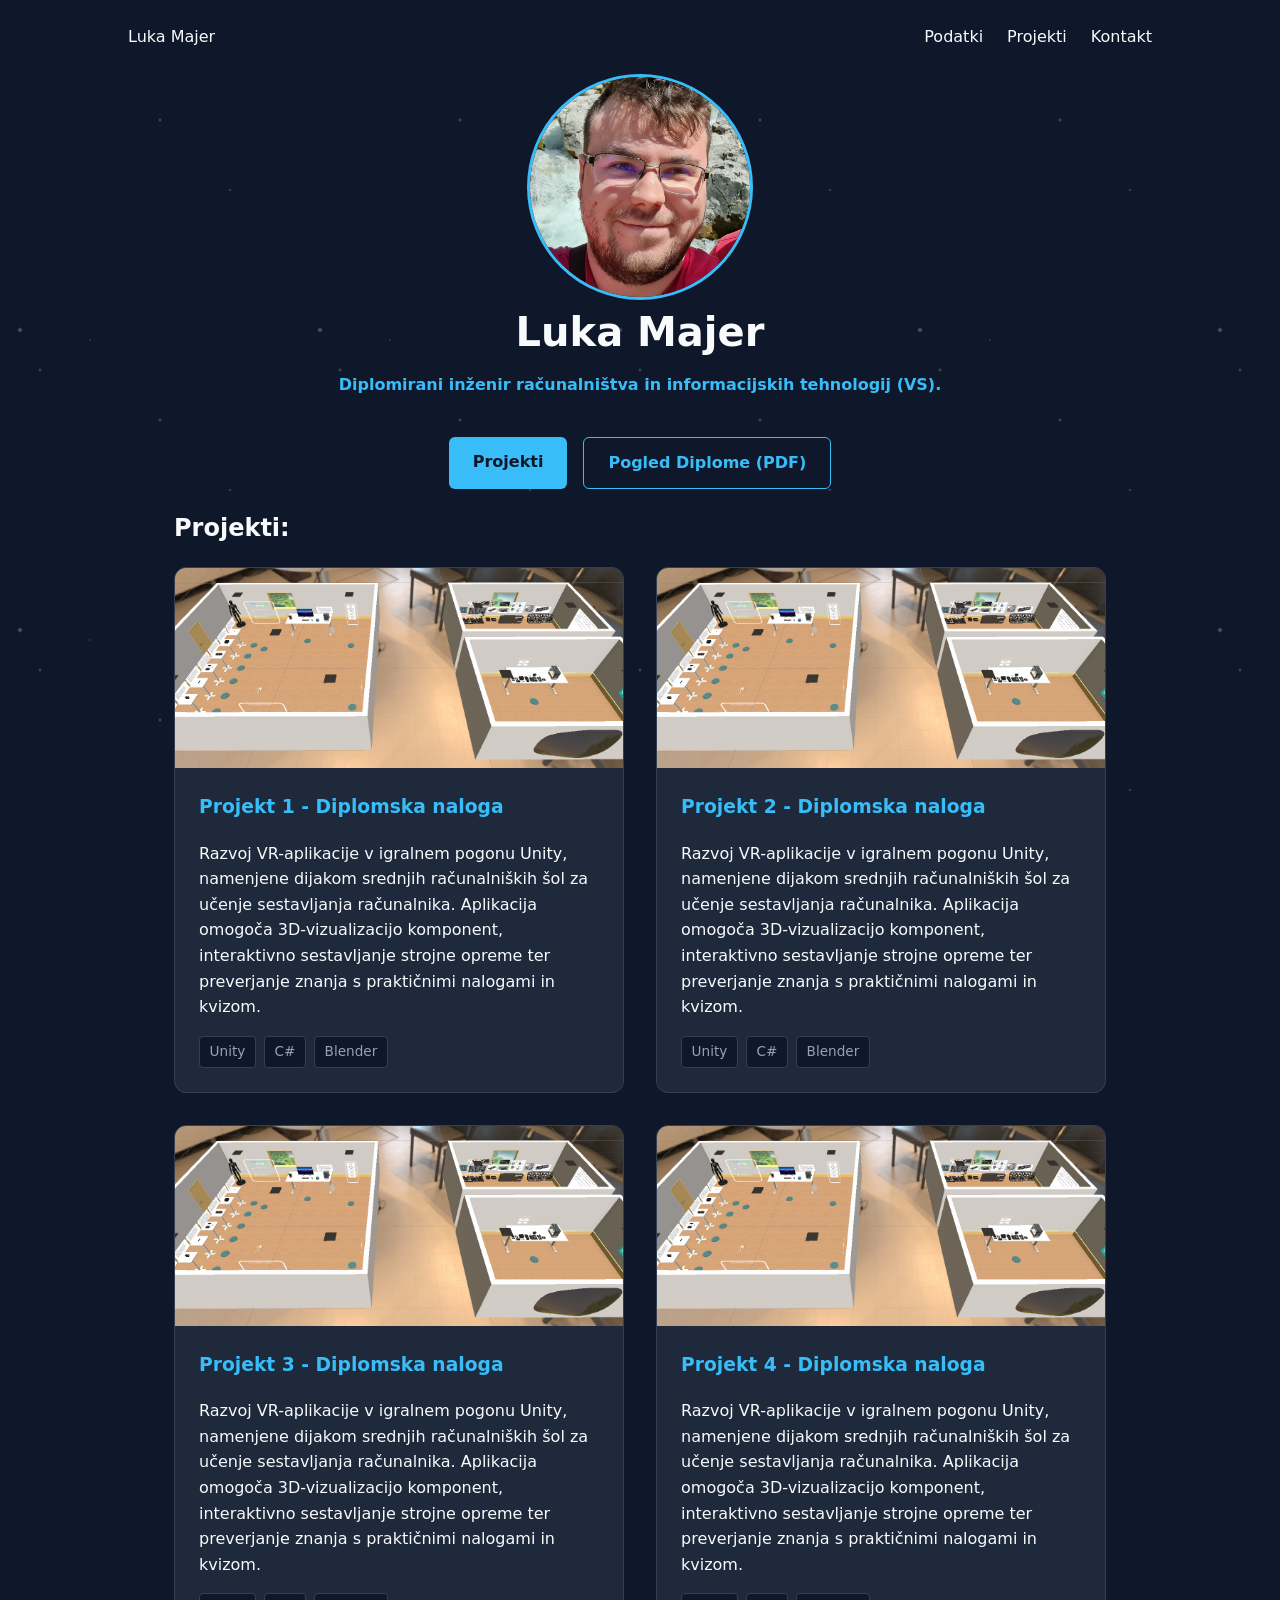
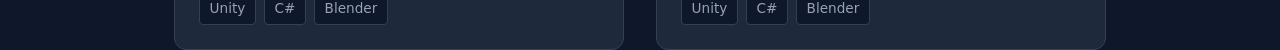
==== index.html @ db84b2c9 "Initial commit" ====
<!DOCTYPE html>
<html lang="en">
<head>
    <meta charset="UTF-8">
    <meta name="viewport" content="width=device-width", initial-scale="1.0">
    <title>Portfolio</title>
    <link rel="stylesheet" href="assets/css/style.css">
</head>
<body>
    <header class ="navbar">
        <div class="logo">Luka Majer</div>
        <nav>
            <ul>
                <li><a href="#about">Podatki</a></li>
                <li><a href="#projects">Projekti</a></li>
                <li><a href="#contact">Kontakt</a></li>   
            </ul>
        </nav>
    </header>

    <main>
        <section id="hero" calss="hero-section">

            <div class="hero-image-container">
                <img src="assets/images/profilePicture.png" alt="Profile Picture" class="profile-img">
            </div>

            <div class="hero-content">
                <h1>Luka Majer</h1>
                <p class="subtitle">Diplomirani inženir računalništva in informacijskih tehnologij (VS).</p>
                
                <div class="hero-actions">
                    <a href="#projects" class="btn btn-primary">Projekti</a>
                    <a href="assets/docs/Potrdilo o diplomiranju Luka Majer.pdf" target="_blank" rel="noopener" class="btn btn-secondary">Pogled Diplome (PDF)</a>
                </div>
            </div>

            <section id="projects" clas="projects-section">
                <div class="projects-contrainer">

                    <h2 class="projects-grid">Projekti:</h2>
                    
                    <div class="projects-grid">
                        <article class="project-card">
                            <img src="assets/images/projects/unityScene.png" alt="Projekt 1" class="card-image">
                            <div class="card-content">
                                <h3>Projekt 1 - Diplomska naloga</h3>
                                <p>Razvoj VR-aplikacije v igralnem pogonu Unity, namenjene dijakom srednjih računalniških šol za učenje sestavljanja računalnika. Aplikacija omogoča 3D-vizualizacijo komponent, interaktivno sestavljanje strojne opreme ter preverjanje znanja s praktičnimi nalogami in kvizom.</p>
                                <div class="card-tags">
                                <span>Unity</span>
                                <span>C#</span>
                                <span>Blender</span>
                                </div>
                            </div>
                        </article>

                        <article class="project-card">
                            <img src="assets/images/projects/unityScene.png" alt="Projekt 1" class="card-image">
                            <div class="card-content">
                                <h3>Projekt 2 - Diplomska naloga</h3>
                                <p>Razvoj VR-aplikacije v igralnem pogonu Unity, namenjene dijakom srednjih računalniških šol za učenje sestavljanja računalnika. Aplikacija omogoča 3D-vizualizacijo komponent, interaktivno sestavljanje strojne opreme ter preverjanje znanja s praktičnimi nalogami in kvizom.</p>
                                <div class="card-tags">
                                <span>Unity</span>
                                <span>C#</span>
                                <span>Blender</span>
                                </div>
                            </div>
                        </article>

                        <article class="project-card">
                            <img src="assets/images/projects/unityScene.png" alt="Projekt 1" class="card-image">
                            <div class="card-content">
                                <h3>Projekt 3 - Diplomska naloga</h3>
                                <p>Razvoj VR-aplikacije v igralnem pogonu Unity, namenjene dijakom srednjih računalniških šol za učenje sestavljanja računalnika. Aplikacija omogoča 3D-vizualizacijo komponent, interaktivno sestavljanje strojne opreme ter preverjanje znanja s praktičnimi nalogami in kvizom.</p>
                                <div class="card-tags">
                                <span>Unity</span>
                                <span>C#</span>
                                <span>Blender</span>
                                </div>
                            </div>
                        </article>

                        <article class="project-card">
                            <img src="assets/images/projects/unityScene.png" alt="Projekt 1" class="card-image">
                            <div class="card-content">
                                <h3>Projekt 4 - Diplomska naloga</h3>
                                <p>Razvoj VR-aplikacije v igralnem pogonu Unity, namenjene dijakom srednjih računalniških šol za učenje sestavljanja računalnika. Aplikacija omogoča 3D-vizualizacijo komponent, interaktivno sestavljanje strojne opreme ter preverjanje znanja s praktičnimi nalogami in kvizom.</p>
                                <div class="card-tags">
                                <span>Unity</span>
                                <span>C#</span>
                                <span>Blender</span>
                                </div>
                            </div>
                        </article>
                </div>

            </div>
            </section>

        </section>
    </main>

    <script src="assets/js/main.js"></script>
</body>
</html>
---- assets/css/style.css ----
:root {
    --bg-color: #0f172a;
    --text-color: #f8fafc;
    --accent-color: #38bdf8;
    --card-bg: #1e293b;
  }
  
  body {
    font-family: system-ui, sans-serif;
    background-color: var(--bg-color);
    color: var(--text-color);
    margin: 0;
    padding: 0;
    line-height: 1.6;
  }
  
  .navbar {
    position: sticky;
    top: 0;
    z-index: 1000;
    background-color: var(--bg-color, #0f172a);
    display: flex;
    justify-content: space-between;
    align-items: center;
    padding: 1.5rem 10%;
  }
  
  .navbar ul {
    display: flex;
    list-style: none;
    gap: 1.5rem;
    margin: 0;
    padding: 0;
  }
  
  .navbar a {
    color: var(--text-color);
    text-decoration: none;
  }
  
  .hero-section {
    display: flex;
    flex-direction: column;
    align-items: center;
    justify-content: center;
    text-align: center;
    padding: 4rem 10%;
    min-height: 70vh;
  }
  
  .profile-img {
    width: 220px;
    height: 220px;
    border-radius: 50%;
    object-fit: cover;
    border: 3px solid var(--accent-color);
    display: flex;
    justify-content: center;
    display: block;
    margin: 0 auto;
  }
  
  .hero-content h1 {
    font-size: 2.5rem;
    margin: 0;
  }

  .hero-content {
    display: flex;
    flex-direction: column;
    align-items: center;
    text-align: center;
    width: 100%;
  }
  
  .subtitle {
    color: var(--accent-color);
    font-weight: 600;
    margin-top: 0.5rem;
  }
  
  .hero-actions {
    display: flex;
    justify-content: center;
    gap: 1rem;
    margin-top: 1.5rem;
  }
  
  .btn {
    padding: 0.75rem 1.5rem;
    border-radius: 6px;
    text-decoration: none;
    font-weight: bold;
  }
  
  .btn-primary {
    background-color: var(--accent-color);
    color: #0f172a;
  }
  
  .btn-secondary {
    border: 1px solid var(--accent-color);
    color: var(--accent-color);
  }
  
  .projects-section {
    padding: 4rem 2rem;
    max-width: 1100px;
    margin: 0 auto;
  }
  
  .projects-section h2 {
    text-align: center;
    margin-bottom: 2.5rem;
  }
  
  .projects-grid {
    display: grid;
    grid-template-columns: repeat(2, minmax(280px, 450px)); /* Limits card width */
    justify-content: center; /* Centers cards horizontally */
    gap: 2rem;
  }
  
  .project-card {
    display: flex;
    flex-direction: column;
    background-color: #1e293b;
    border-radius: 12px;
    overflow: hidden; /* Clips image corners to match card border-radius */
    border: 1px solid #334155;
  }

.projects-container {
    max-width: 932px;
    margin: 0 auto;
    padding: 0 1rem;
  }
  
  .section-title {
    text-align: left;
    margin-bottom: 1.5rem;
  }
  
  .project-card:hover {
    transform: translateY(-5px);
    box-shadow: 0 10px 20px rgba(0, 0, 0, 0.3);
  }
  
  .card-image {
    width: 100%;
    height: 200px;
    object-fit: cover;
    display: block;
  }
  
  .card-content {
    padding: 1.5rem;
  }
  
  .card-content h3 {
    margin-top: 0;
    color: var(--accent-color, #38bdf8);
  }
  
  .card-tags {
    display: flex;
    gap: 0.5rem;
    flex-wrap: wrap;
    margin-top: 1rem;
  }
  
  .card-tags span {
    background-color: #0f172a;
    color: #94a3b8;
    font-size: 0.85rem;
    padding: 0.25rem 0.6rem;
    border-radius: 4px;
    border: 1px solid #334155;
  }

body {
    position: relative;
    overflow-x: hidden;
  }
  
  body::before {
    content: "";
    position: fixed;
    top: 0;
    left: 0;
    width: 100vw;
    height: 100vh;
    z-index: -1;
    pointer-events: none;
    background-image: 
      radial-gradient(3px 3px at 20px 30px, #ffffff, rgba(0,0,0,0)),
      radial-gradient(2px 2px at 40px 70px, rgba(255,255,255,0.8), rgba(0,0,0,0)),
      radial-gradient(1px 1px at 90px 40px, #ffffff, rgba(0,0,0,0)),
      radial-gradient(2px 2px at 160px 120px, rgba(255,255,255,0.9), rgba(0,0,0,0)),
      radial-gradient(1.5px 1.5px at 230px 190px, #ffffff, rgba(0,0,0,0));
    background-repeat: repeat;
    background-size: 300px 300px;
    opacity: 0.35;
    animation: floatStars 15s linear infinite;
  }

  @keyframes floatStars {
    from {
      transform: translateY(0);
    }
    to {
      transform: translateY(-300px);
    }
  }
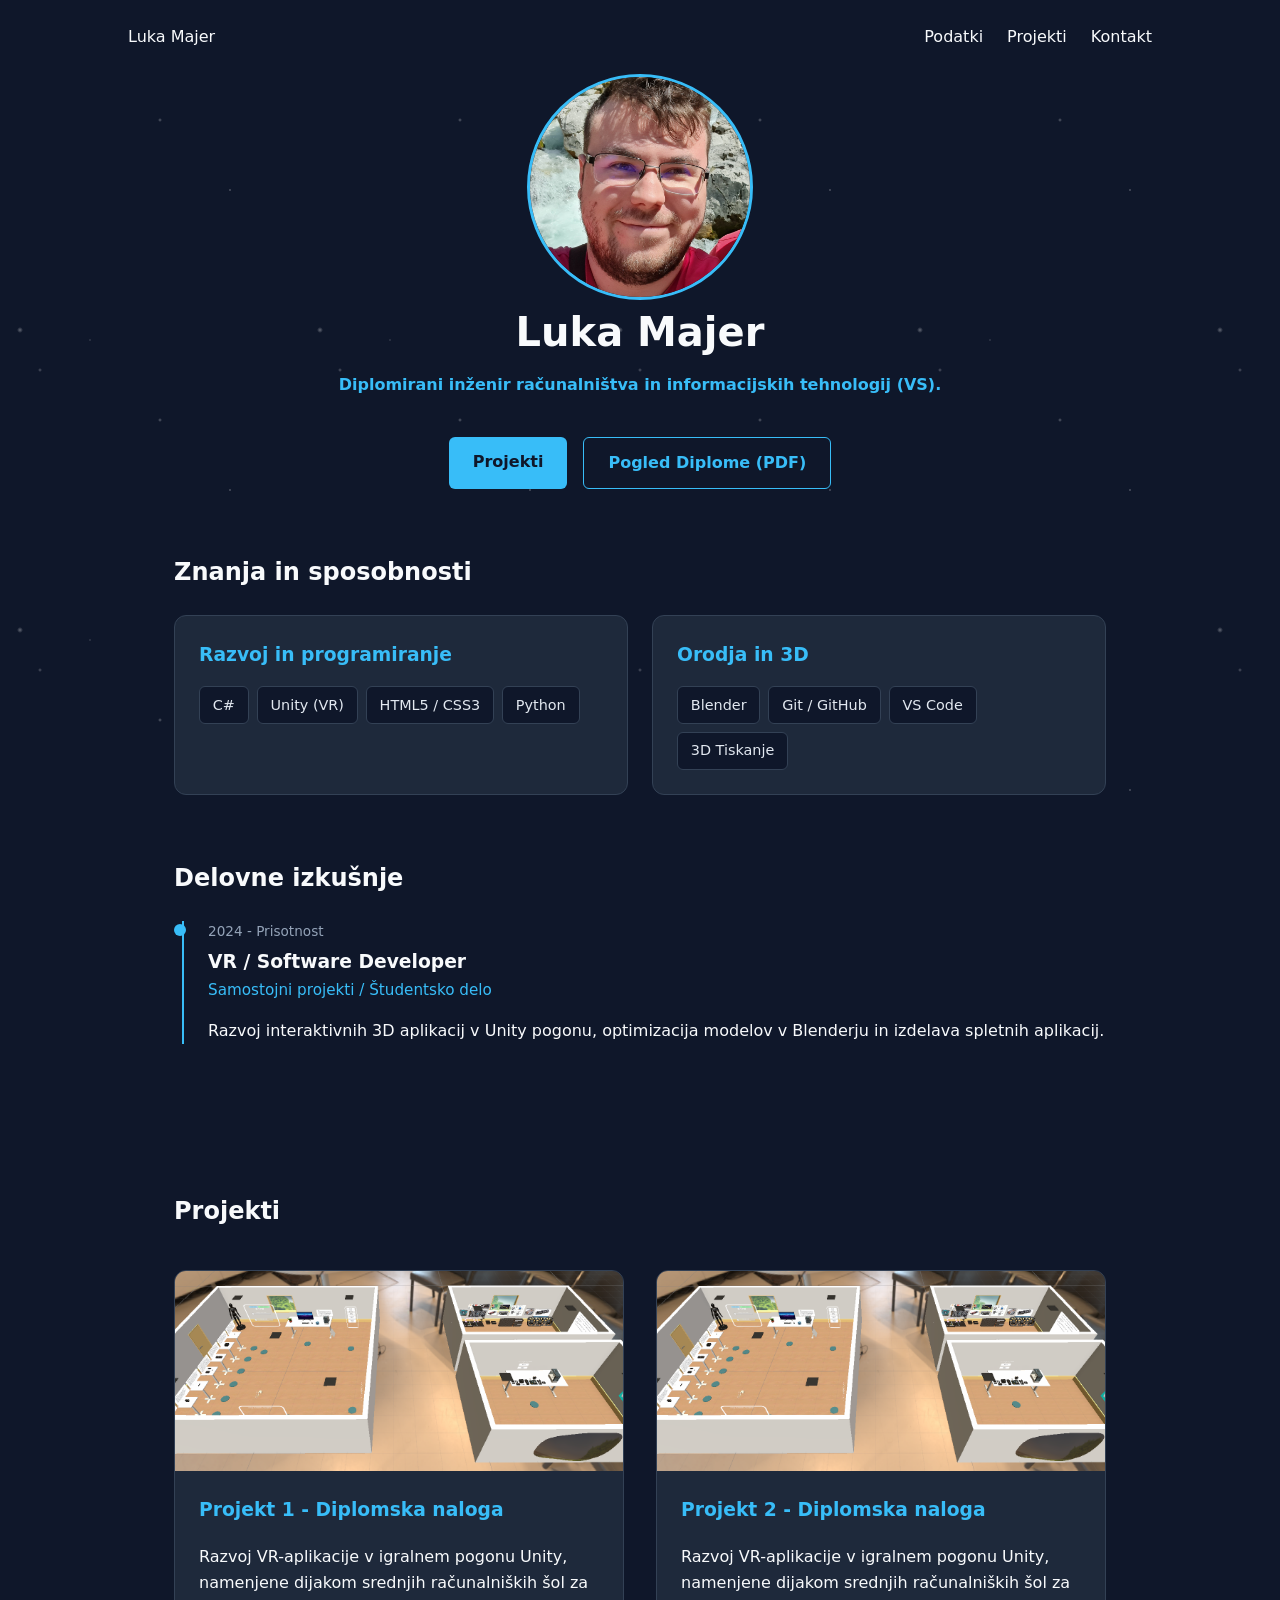
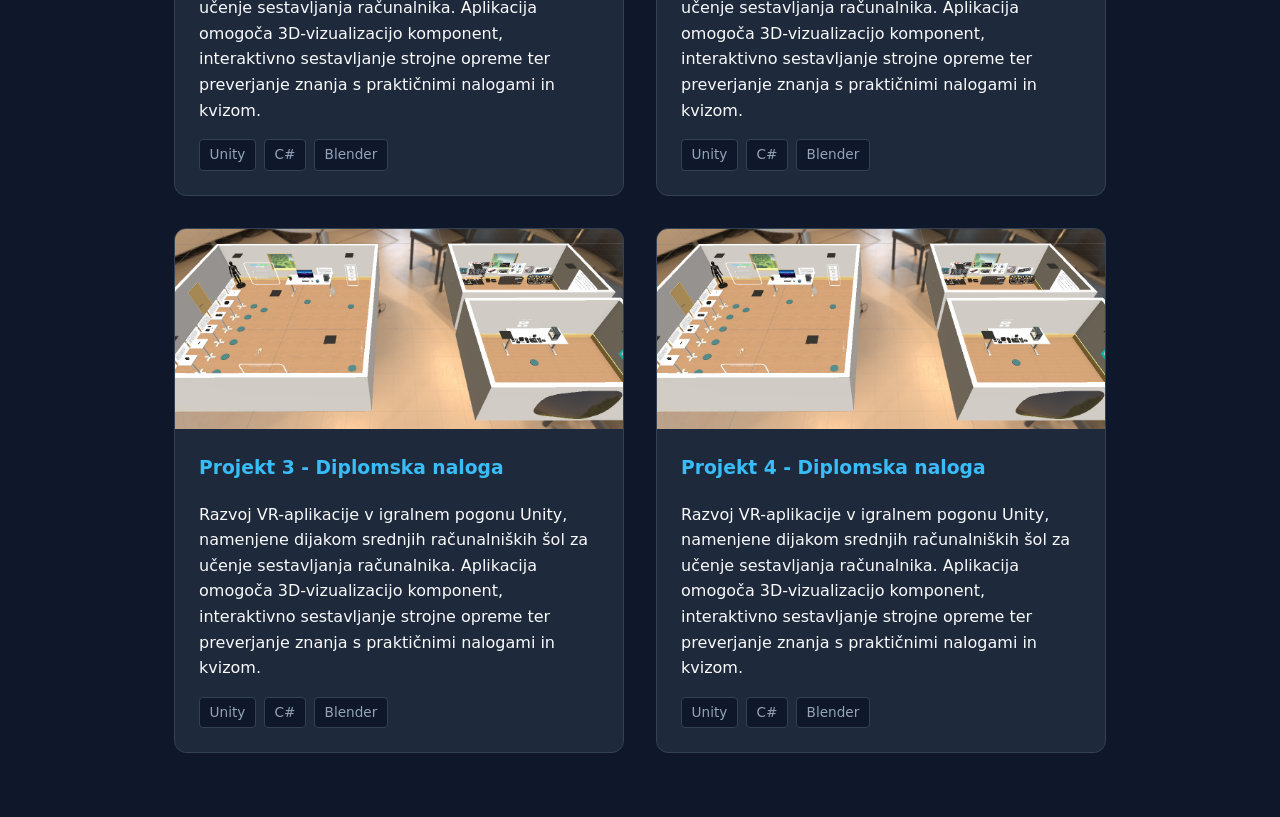
==== commit 20c4d293: "New sections Added section 'Znanja in sposobnosti' and 'Delovne izkušnje'." ====
--- a/index.html
+++ b/index.html
@@ -35,12 +35,54 @@
                 </div>
             </div>
 
-            <section id="projects" clas="projects-section">
+        <section id="skills" class="section-container">
+            <h2 class="section-title">Znanja in sposobnosti</h2>
+            <div class="skills-grid">
+
+                <div class="skill-category">
+                    <h3>Razvoj in programiranje</h3>
+                    <div class="tag-cloud">
+                        <span>C#</span>
+                        <span>Unity (VR)</span>
+                        <span>HTML5 / CSS3</span>
+                        <span>Python</span>
+                    </div>
+                </div>
+
+                <div class="skill-category">
+                    <h3>Orodja in 3D</h3>
+                    <div class="tag-cloud">
+                        <span>Blender</span>
+                        <span>Git / GitHub</span>
+                        <span>VS Code</span>
+                        <span>3D Tiskanje</span>
+                    </div>
+                </div>
+
+            </div>
+        </section>
+
+        <section id="experience" class="section-container">
+            <h2 class="section-title">Delovne izkušnje</h2>
+            <div class="timeline">
+                <div class="timeline-item">
+                <div class="timeline-date">2024 - Prisotnost</div>
+                    <div class="timeline-content">
+                        <h3>VR / Software Developer</h3>
+                        <span class="company">Samostojni projekti / Študentsko delo</span>
+                        <p>Razvoj interaktivnih 3D aplikacij v Unity pogonu, optimizacija modelov v Blenderju in izdelava spletnih aplikacij.</p>
+                    </div>
+                </div>
+            </div>
+        </section>
+
+            <section id="projects" class="projects-section">
                 <div class="projects-contrainer">
 
-                    <h2 class="projects-grid">Projekti:</h2>
+                    <h2 class="projects-grid">Projekti</h2>
                     
                     <div class="projects-grid">
+                        
                         <article class="project-card">
                             <img src="assets/images/projects/unityScene.png" alt="Projekt 1" class="card-image">
                             <div class="card-content">
@@ -98,6 +140,7 @@
             </section>
 
         </section>
+
     </main>
 
     <script src="assets/js/main.js"></script>
--- a/assets/css/style.css
+++ b/assets/css/style.css
@@ -110,14 +110,14 @@
   }
   
   .projects-section h2 {
-    text-align: center;
+    text-align: left;
     margin-bottom: 2.5rem;
   }
   
   .projects-grid {
     display: grid;
-    grid-template-columns: repeat(2, minmax(280px, 450px)); /* Limits card width */
-    justify-content: center; /* Centers cards horizontally */
+    grid-template-columns: repeat(2, minmax(280px, 450px));
+    justify-content: center; 
     gap: 2rem;
   }
   
@@ -126,7 +126,7 @@
     flex-direction: column;
     background-color: #1e293b;
     border-radius: 12px;
-    overflow: hidden; /* Clips image corners to match card border-radius */
+    overflow: hidden;
     border: 1px solid #334155;
   }
 
@@ -211,4 +211,99 @@
     to {
       transform: translateY(-300px);
     }
-  }+  }
+
+  @media (max-width: 768px) {
+  .projects-grid {
+    grid-template-columns: 1fr;
+  }
+
+  .projects-section {
+    padding: 2rem 1rem;
+  }
+
+  .navbar {
+    flex-wrap: wrap;
+    justify-content: center;
+    gap: 0.75rem;
+  }
+}
+
+.section-container {
+  max-width: 932px;
+  margin: 4rem auto;
+  padding: 0 1rem;
+}
+
+.skills-grid {
+  display: grid;
+  grid-template-columns: repeat(auto-fit, minmax(280px, 1fr));
+  gap: 1.5rem;
+}
+
+.skill-category {
+  background-color: #1e293b;
+  padding: 1.5rem;
+  border-radius: 12px;
+  border: 1px solid #334155;
+}
+
+.skill-category h3 {
+  color: #38bdf8;
+  margin-top: 0;
+  margin-bottom: 1rem;
+}
+
+.tag-cloud {
+  display: flex;
+  flex-wrap: wrap;
+  gap: 0.5rem;
+}
+
+.tag-cloud span {
+  background-color: #0f172a;
+  color: #e2e8f0;
+  padding: 0.4rem 0.8rem;
+  border-radius: 6px;
+  font-size: 0.9rem;
+  border: 1px solid #334155;
+}
+
+.timeline {
+  border-left: 2px solid #38bdf8;
+  padding-left: 1.5rem;
+  margin-left: 0.5rem;
+}
+
+.timeline-item {
+  position: relative;
+  margin-bottom: 2rem;
+}
+
+.timeline-item::before {
+  content: "";
+  position: absolute;
+  left: -2.1rem;
+  top: 0.2rem;
+  width: 12px;
+  height: 12px;
+  background-color: #38bdf8;
+  border-radius: 50%;
+}
+
+.timeline-date {
+  color: #94a3b8;
+  font-size: 0.85rem;
+  margin-bottom: 0.25rem;
+}
+
+.timeline-content h3 {
+  margin: 0;
+  color: #f8fafc;
+}
+
+.timeline-content .company {
+  color: #38bdf8;
+  font-weight: 500;
+  font-size: 0.95rem;
+}
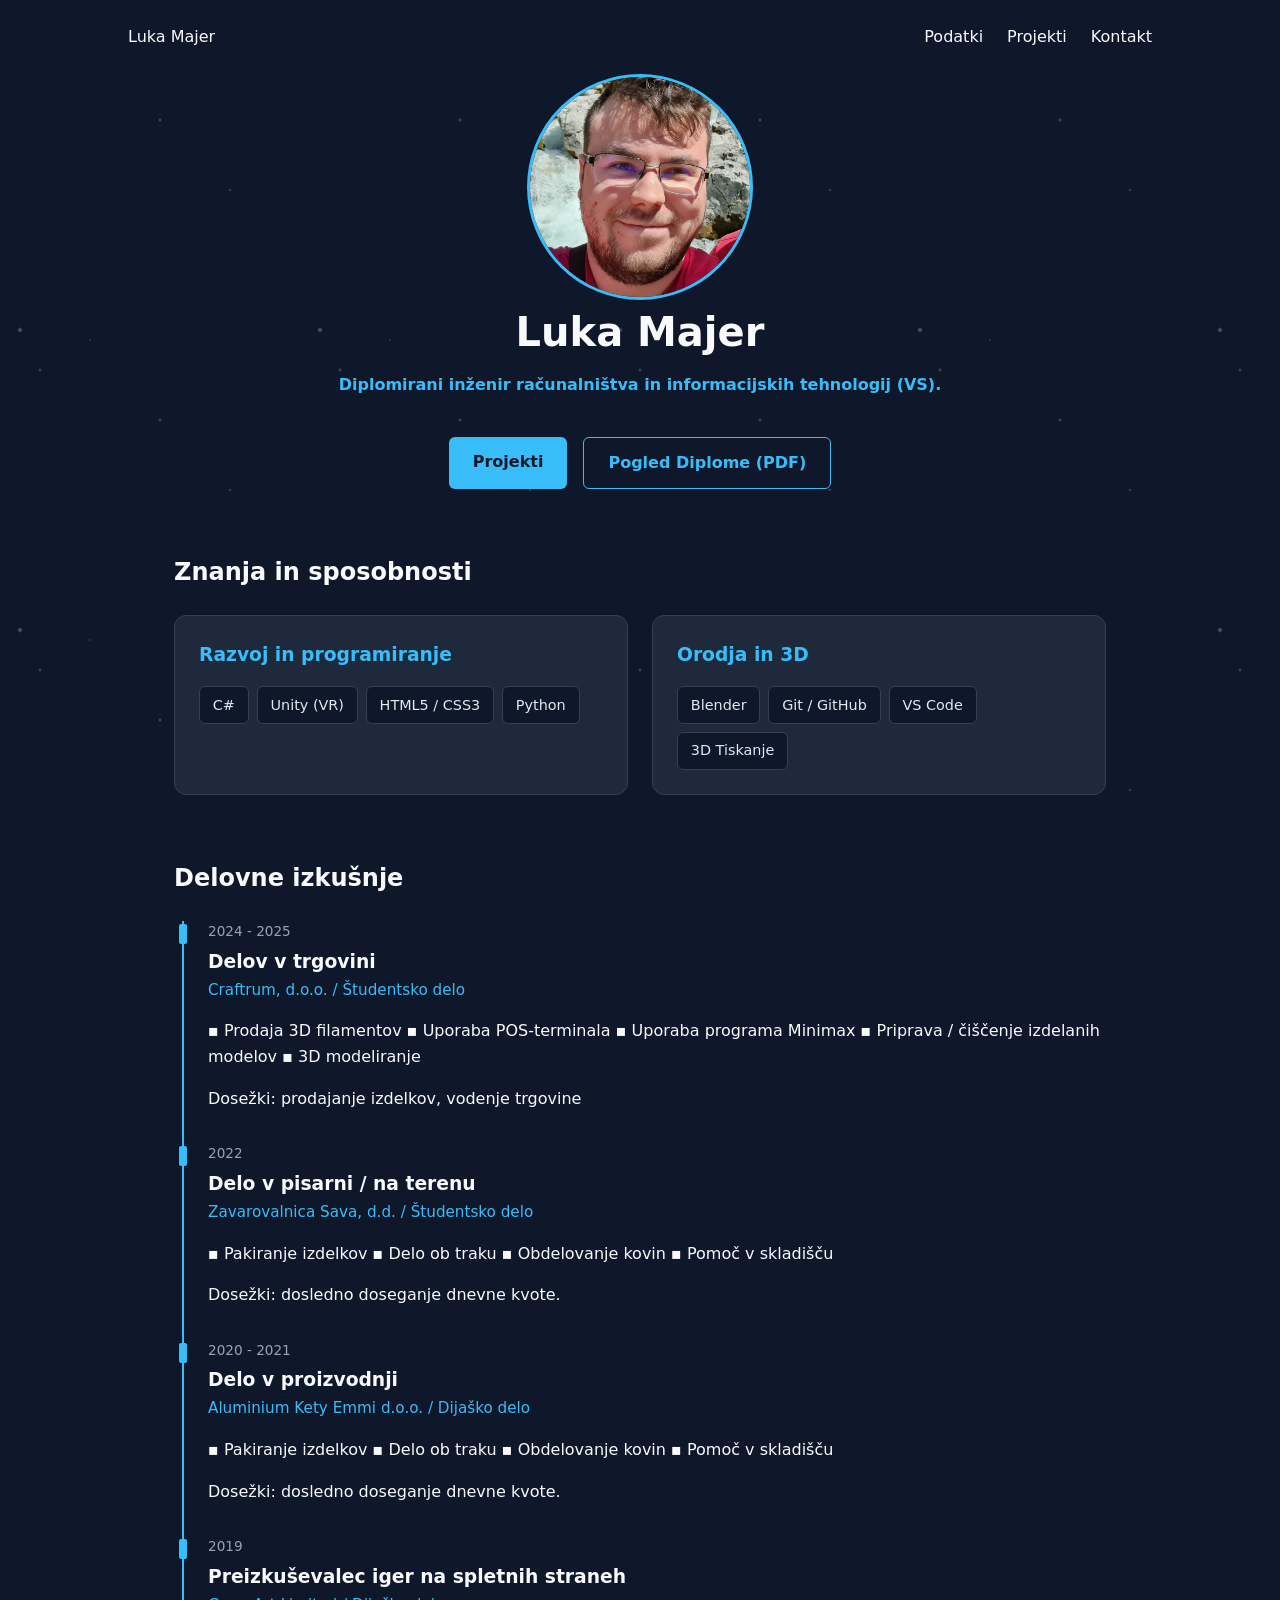
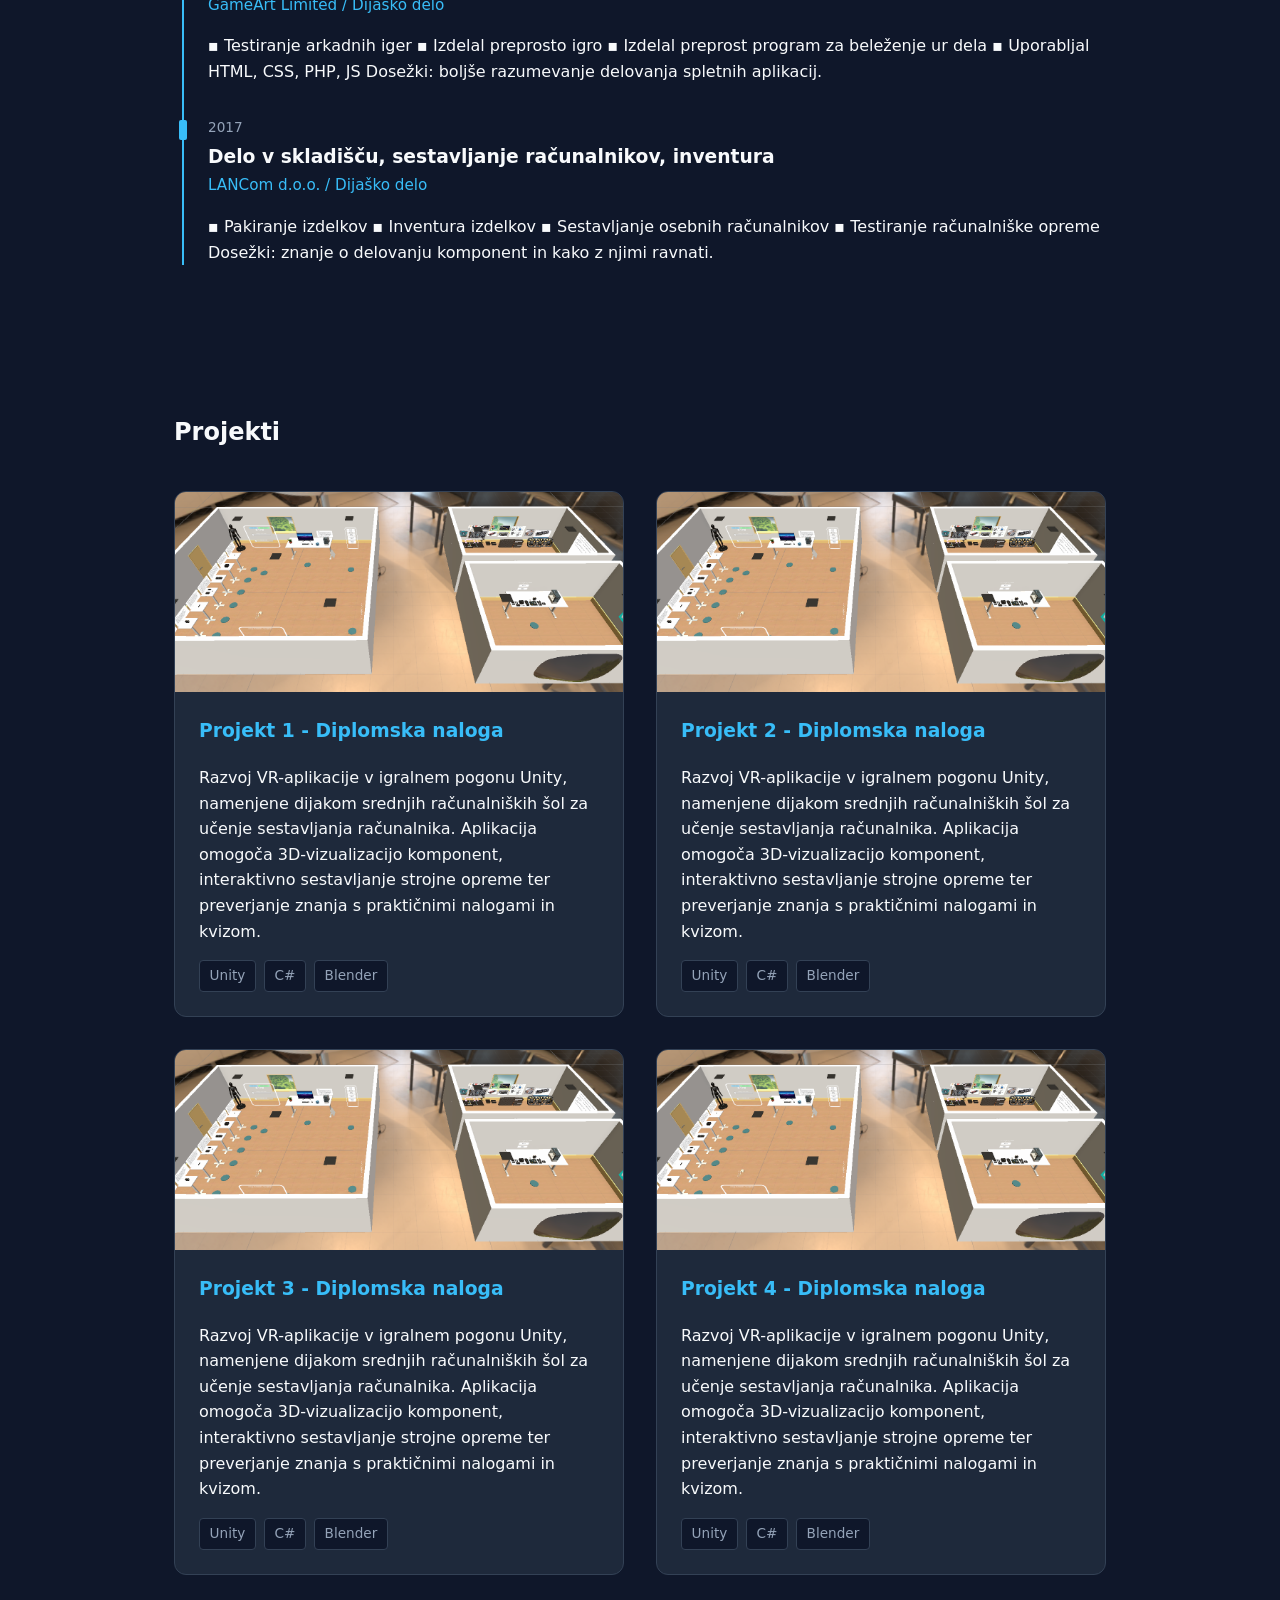
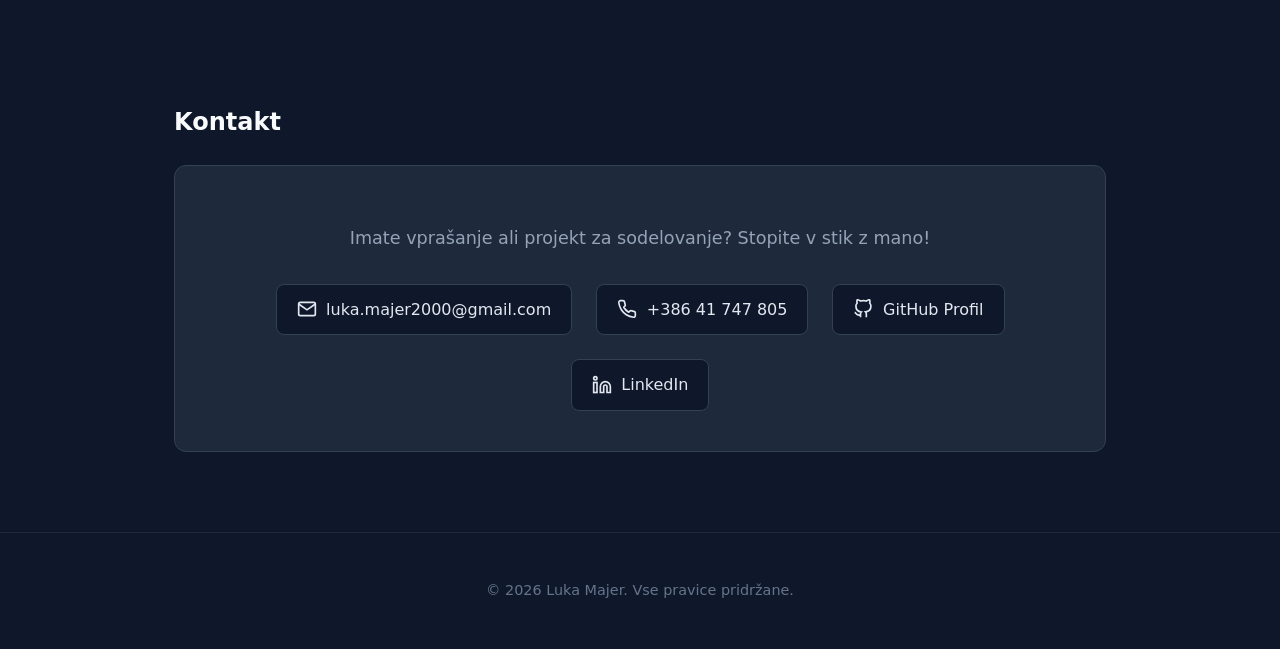
==== commit edd7d66b: "Add contact section and update experience timeline in portfolio" ====
--- a/index.html
+++ b/index.html
@@ -11,7 +11,7 @@
         <div class="logo">Luka Majer</div>
         <nav>
             <ul>
-                <li><a href="#about">Podatki</a></li>
+                <li><a href="#">Podatki</a></li>
                 <li><a href="#projects">Projekti</a></li>
                 <li><a href="#contact">Kontakt</a></li>   
             </ul>
@@ -65,15 +65,59 @@
         <section id="experience" class="section-container">
             <h2 class="section-title">Delovne izkušnje</h2>
             <div class="timeline">
-                <div class="timeline-item">
-                <div class="timeline-date">2024 - Prisotnost</div>
-                    <div class="timeline-content">
-                        <h3>VR / Software Developer</h3>
-                        <span class="company">Samostojni projekti / Študentsko delo</span>
-                        <p>Razvoj interaktivnih 3D aplikacij v Unity pogonu, optimizacija modelov v Blenderju in izdelava spletnih aplikacij.</p>
-                    </div>
-                </div>
-            </div>
+
+                <div class="timeline-item">
+                <div class="timeline-date">2024 - 2025</div>
+                    <div class="timeline-content">
+                        <h3>Delov v trgovini</h3>
+                        <span class="company">Craftrum, d.o.o. / Študentsko delo</span>
+                        <p>▪ Prodaja 3D filamentov ▪ Uporaba POS-terminala ▪ Uporaba programa Minimax ▪ Priprava / čiščenje izdelanih modelov ▪ 3D modeliranje</p>
+                        <p2>Dosežki: prodajanje izdelkov, vodenje trgovine</p2>
+                    </div>
+                </div>
+
+                <div class="timeline-item">
+                <div class="timeline-date">2022</div>
+                    <div class="timeline-content">
+                        <h3>Delo v pisarni / na terenu</h3>
+                        <span class="company">Zavarovalnica Sava, d.d. / Študentsko delo</span>
+                        <p>▪ Pakiranje izdelkov ▪ Delo ob traku ▪ Obdelovanje kovin ▪ Pomoč v skladišču </p> 
+                        <p2>Dosežki: dosledno doseganje dnevne kvote.</p2>
+                    </div>
+                </div>
+
+                <div class="timeline-item">
+                <div class="timeline-date">2020 - 2021</div>
+                    <div class="timeline-content">
+                        <h3>Delo v proizvodnji</h3>
+                        <span class="company">Aluminium Kety Emmi d.o.o. / Dijaško delo</span>
+                        <p>▪ Pakiranje izdelkov ▪ Delo ob traku ▪ Obdelovanje kovin ▪ Pomoč v skladišču</p> 
+                        <p2>Dosežki: dosledno doseganje dnevne kvote.</p2>
+                    </div>
+                </div>
+
+                <div class="timeline-item">
+                <div class="timeline-date">2019</div>
+                    <div class="timeline-content">
+                        <h3>Preizkuševalec iger na spletnih straneh</h3>
+                        <span class="company">GameArt Limited / Dijaško delo</span>
+                        <p>▪ Testiranje arkadnih iger ▪ Izdelal preprosto igro ▪ Izdelal preprost program za beleženje ur dela ▪ Uporabljal HTML, CSS, PHP, JS
+                        <p2>Dosežki: boljše razumevanje delovanja spletnih aplikacij.</p2>
+                    </div>
+                </div>
+
+                <div class="timeline-item">
+                <div class="timeline-date">2017</div>
+                    <div class="timeline-content">
+                        <h3>Delo v skladišču, sestavljanje računalnikov, inventura</h3>
+                        <span class="company">LANCom d.o.o. / Dijaško delo</span>
+                        <p>▪ Pakiranje izdelkov ▪ Inventura izdelkov ▪ Sestavljanje osebnih računalnikov ▪ Testiranje računalniške opreme
+                        <p2>Dosežki: znanje o delovanju komponent in kako z njimi ravnati.</p2>
+                    </div>
+                </div>
+
+            </div>
+            
         </section>
 
             <section id="projects" class="projects-section">
@@ -141,6 +185,41 @@
 
         </section>
 
+        <section id="contact" class="section-container">
+            <h2 class="section-title">Kontakt</h2>
+            
+            <div class="contact-card">
+                <p>Imate vprašanje ali projekt za sodelovanje? Stopite v stik z mano!</p>
+                
+                <div class="contact-links">
+                <a href="mailto:luka.majer2000@gmail.com" class="contact-item">
+                    <svg width="20" height="20" viewBox="0 0 24 24" fill="none" stroke="currentColor" stroke-width="2"><path d="M4 4h16c1.1 0 2 .9 2 2v12c0 1.1-.9 2-2 2H4c-1.1 0-2-.9-2-2V6c0-1.1.9-2 2-2z"/><polyline points="22,6 12,13 2,6"/></svg>
+                    <span>luka.majer2000@gmail.com</span>
+                </a>
+
+                <a href="tel:+386 41 747 805" class="contact-item">
+                    <svg width="20" height="20" viewBox="0 0 24 24" fill="none" stroke="currentColor" stroke-width="2" stroke-linecap="round" stroke-linejoin="round">
+                    <path d="M22 16.92v3a2 2 0 0 1-2.18 2 19.79 19.79 0 0 1-8.63-3.07 19.5 19.5 0 0 1-6-6 19.79 19.79 0 0 1-3.07-8.67A2 2 0 0 1 4.11 2h3a2 2 0 0 1 2 1.72 12.84 12.84 0 0 0 .7 2.81 2 2 0 0 1-.45 2.11L8.09 9.91a16 16 0 0 0 6 6l1.27-1.27a2 2 0 0 1 2.11-.45 12.84 12.84 0 0 0 2.81.7A2 2 0 0 1 22 16.92z"/></svg>
+                    <span>+386 41 747 805</span>
+                </a>
+                
+                <a href="https://github.com/LukaMajer2000" target="_blank" class="contact-item">
+                    <svg width="20" height="20" viewBox="0 0 24 24" fill="none" stroke="currentColor" stroke-width="2"><path d="M9 19c-5 1.5-5-2.5-7-3m14 6v-3.87a3.37 3.37 0 0 0-.94-2.61c3.14-.35 6.44-1.54 6.44-7A5.44 5.44 0 0 0 20 4.77 5.07 5.07 0 0 0 19.91 1S18.73.65 16 2.48a13.38 13.38 0 0 0-7 0C6.27.65 5.09 1 5.09 1A5.07 5.07 0 0 0 5 4.77a5.44 5.44 0 0 0-1.5 3.78c0 5.42 3.3 6.61 6.44 7A3.37 3.37 0 0 0 9 18.13V22"/></svg>
+                    <span>GitHub Profil</span>
+                </a>
+
+                <a href="https://www.linkedin.com/in/luka-majer-96b189223/" target="_blank" class="contact-item">
+                    <svg width="20" height="20" viewBox="0 0 24 24" fill="none" stroke="currentColor" stroke-width="2"><path d="M16 8a6 6 0 0 1 6 6v7h-4v-7a2 2 0 0 0-2-2 2 2 0 0 0-2 2v7h-4v-7a6 6 0 0 1 6-6z"/><rect x="2" y="9" width="4" height="12"/><circle cx="4" cy="4" r="2"/></svg>
+                    <span>LinkedIn</span>
+                </a>
+                </div>
+            </div>
+            </section>
+
+            <footer class="site-footer">
+            <p>&copy; 2026 Luka Majer. Vse pravice pridržane.</p>
+            </footer>
+
     </main>
 
     <script src="assets/js/main.js"></script>
--- a/assets/css/style.css
+++ b/assets/css/style.css
@@ -4,6 +4,10 @@
     --accent-color: #38bdf8;
     --card-bg: #1e293b;
   }
+
+  html {
+  scroll-behavior: smooth;
+}
   
   body {
     font-family: system-ui, sans-serif;
@@ -283,12 +287,12 @@
 .timeline-item::before {
   content: "";
   position: absolute;
-  left: -2.1rem;
+  left: -1.8rem;
   top: 0.2rem;
-  width: 12px;
-  height: 12px;
+  width: 8px;
+  height: 1.25rem;
   background-color: #38bdf8;
-  border-radius: 50%;
+  border-radius: 2px;
 }
 
 .timeline-date {
@@ -306,4 +310,54 @@
   color: #38bdf8;
   font-weight: 500;
   font-size: 0.95rem;
+}
+
+.contact-card {
+  background-color: #1e293b;
+  border: 1px solid #334155;
+  border-radius: 12px;
+  padding: 2.5rem 2rem;
+  text-align: center;
+}
+
+.contact-card p {
+  color: #94a3b8;
+  margin-bottom: 2rem;
+  font-size: 1.1rem;
+}
+
+.contact-links {
+  display: flex;
+  justify-content: center;
+  gap: 1.5rem;
+  flex-wrap: wrap;
+}
+
+.contact-item {
+  display: flex;
+  align-items: center;
+  gap: 0.6rem;
+  padding: 0.75rem 1.25rem;
+  background-color: #0f172a;
+  border: 1px solid #334155;
+  border-radius: 8px;
+  color: #e2e8f0;
+  text-decoration: none;
+  font-weight: 500;
+  transition: all 0.2s ease;
+}
+
+.contact-item:hover {
+  border-color: #38bdf8;
+  color: #38bdf8;
+  transform: translateY(-2px);
+}
+
+.site-footer {
+  text-align: center;
+  padding: 2rem 1rem;
+  border-top: 1px solid #1e293b;
+  margin-top: 5rem;
+  color: #64748b;
+  font-size: 0.9rem;
 }
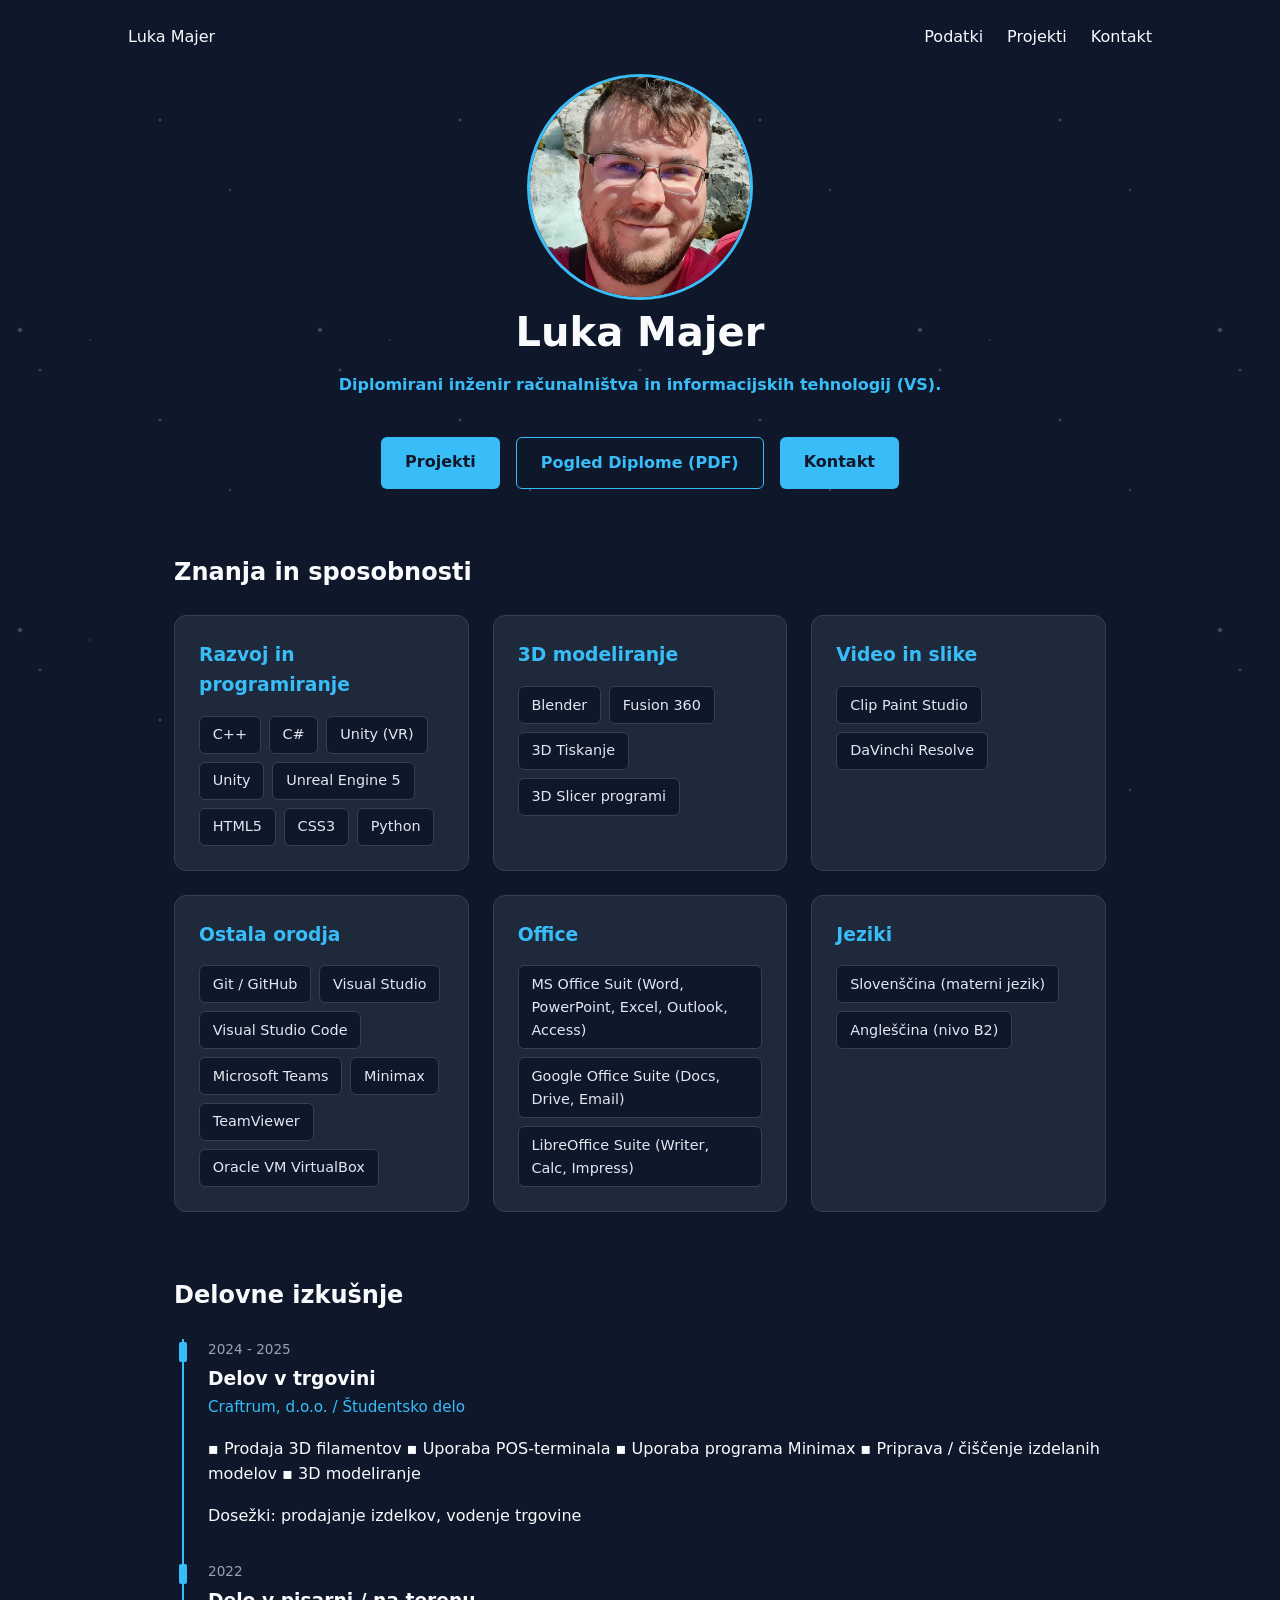
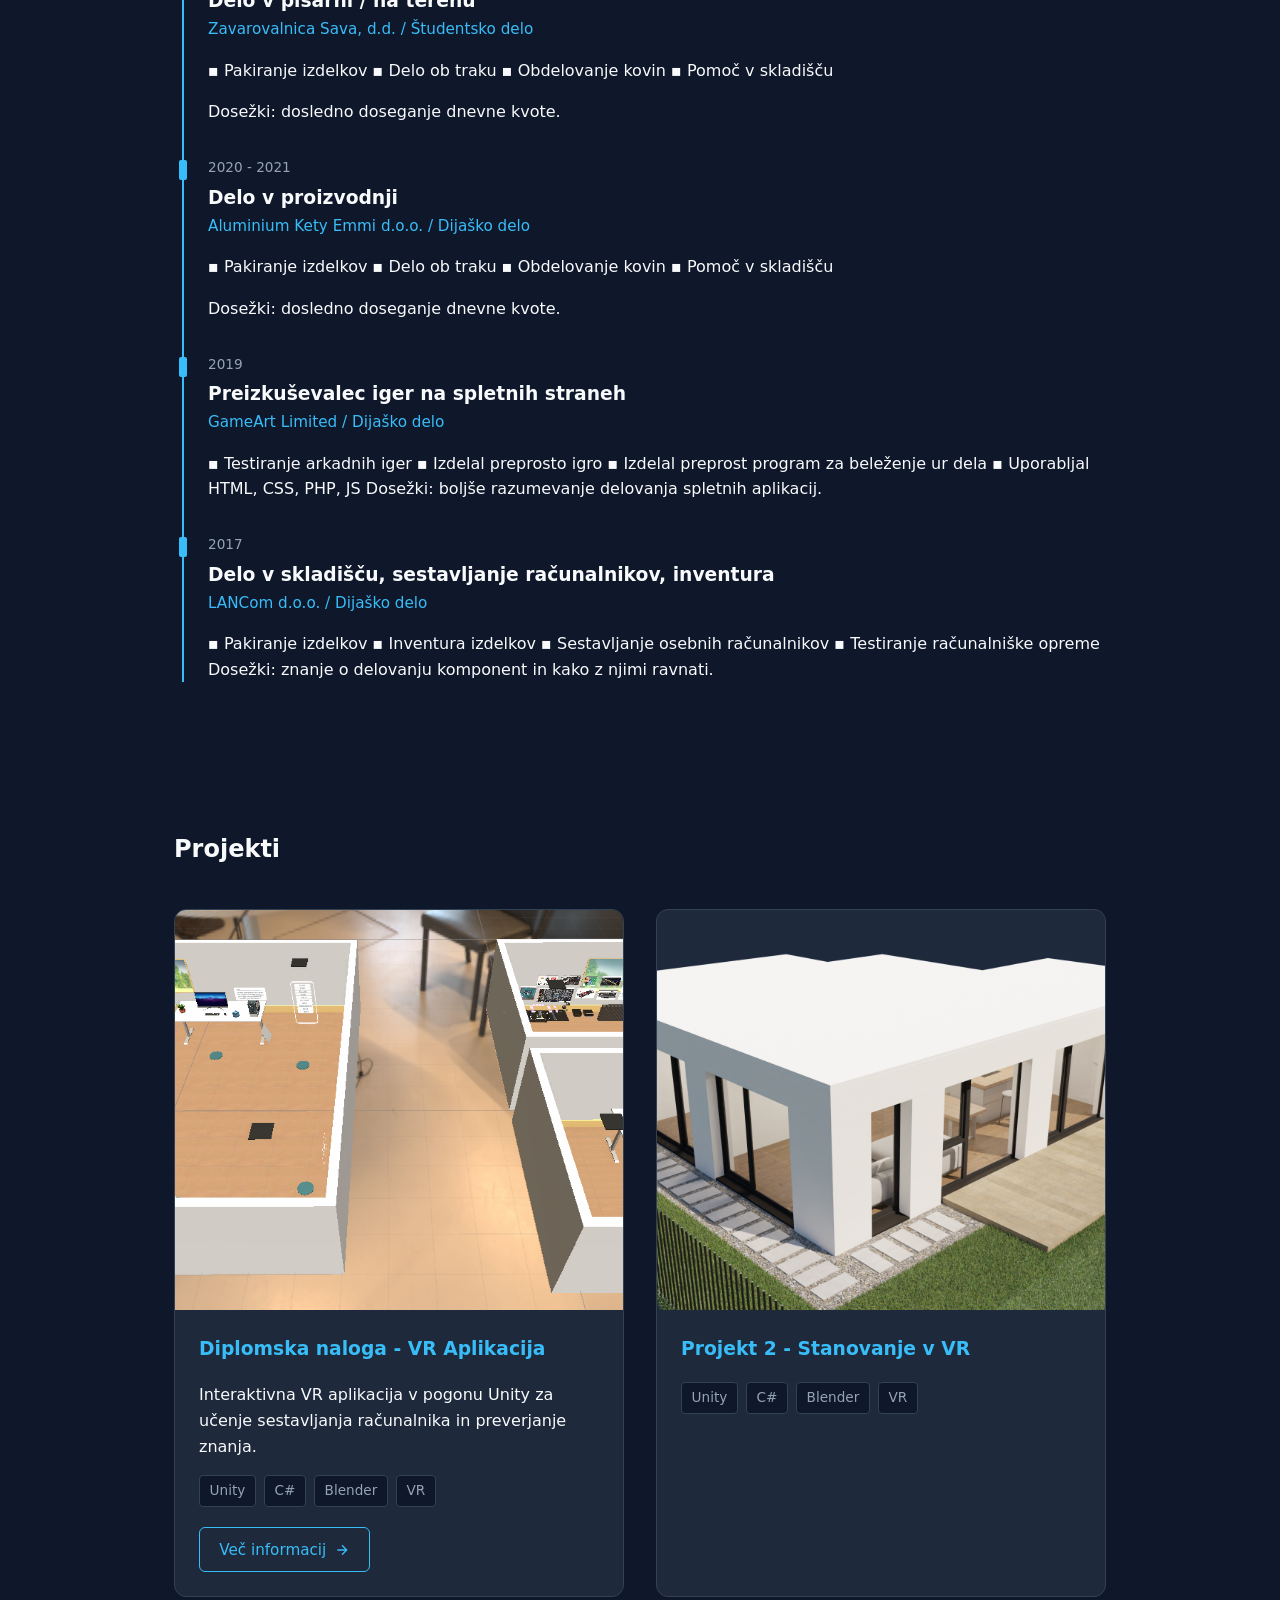
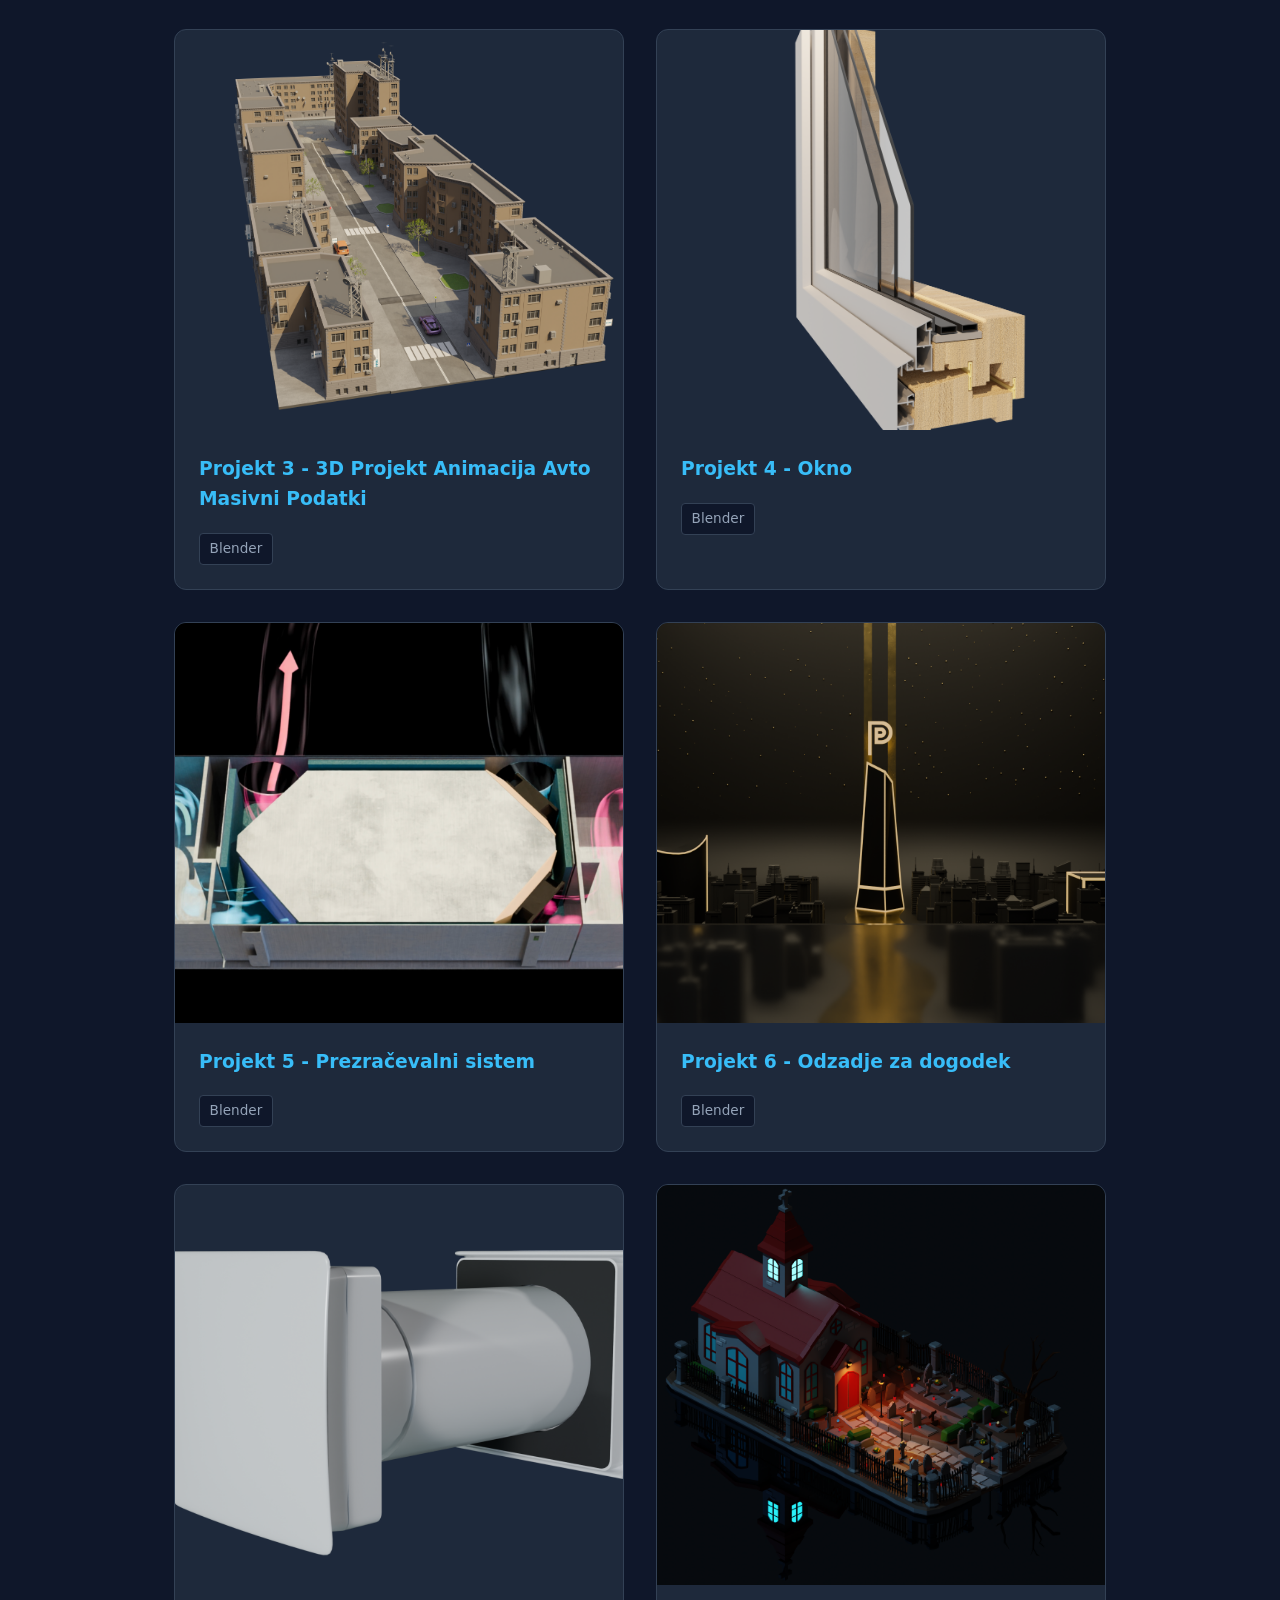
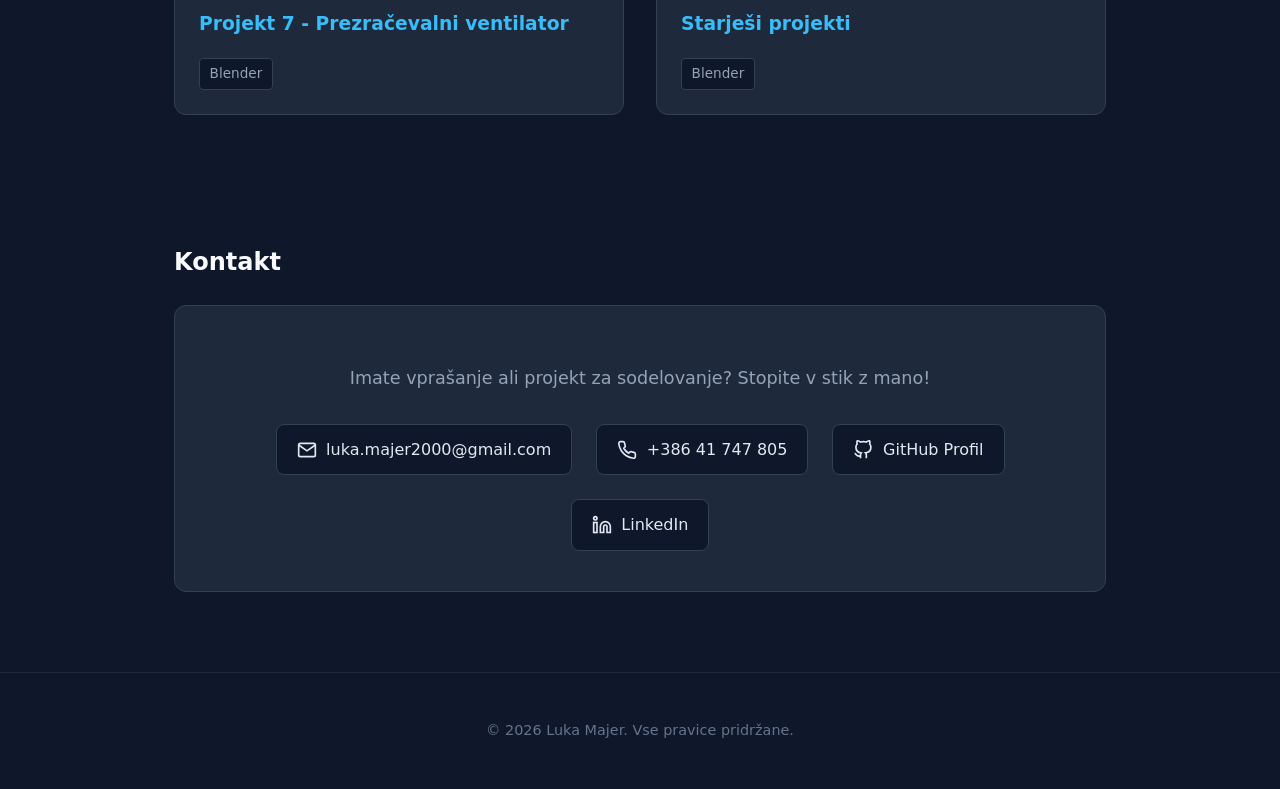
==== commit fc346406: "Added info Projects Abilites Extra detail page" ====
--- a/index.html
+++ b/index.html
@@ -32,6 +32,7 @@
                 <div class="hero-actions">
                     <a href="#projects" class="btn btn-primary">Projekti</a>
                     <a href="assets/docs/Potrdilo o diplomiranju Luka Majer.pdf" target="_blank" rel="noopener" class="btn btn-secondary">Pogled Diplome (PDF)</a>
+                    <a href="#contact" class="btn btn-primary">Kontakt</a>
                 </div>
             </div>
 
@@ -42,20 +43,62 @@
                 <div class="skill-category">
                     <h3>Razvoj in programiranje</h3>
                     <div class="tag-cloud">
+                        <span>C++</span>
                         <span>C#</span>
                         <span>Unity (VR)</span>
-                        <span>HTML5 / CSS3</span>
+                        <span>Unity</span>
+                        <span>Unreal Engine 5</span>
+                        <span>HTML5</span>
+                        <span>CSS3</span>
                         <span>Python</span>
                     </div>
                 </div>
 
                 <div class="skill-category">
-                    <h3>Orodja in 3D</h3>
+                    <h3>3D modeliranje</h3>
                     <div class="tag-cloud">
                         <span>Blender</span>
+                        <span>Fusion 360</span>
+                        <span>3D Tiskanje</span>
+                        <span>3D Slicer programi</span>
+                    </div>
+                </div>
+
+                <div class="skill-category">
+                    <h3>Video in slike</h3>
+                    <div class="tag-cloud">
+                        <span>Clip Paint Studio</span>
+                        <span>DaVinchi Resolve</span>
+                    </div>
+                </div>
+
+                <div class="skill-category">
+                    <h3>Ostala orodja</h3>
+                    <div class="tag-cloud">
                         <span>Git / GitHub</span>
-                        <span>VS Code</span>
-                        <span>3D Tiskanje</span>
+                        <span>Visual Studio</span>
+                        <span>Visual Studio Code</span>
+                        <span>Microsoft Teams</span>
+                        <span>Minimax</span>
+                        <span>TeamViewer</span>
+                        <span>Oracle VM VirtualBox</span>
+                    </div>
+                </div>
+
+                    <div class="skill-category">
+                    <h3>Office</h3>
+                    <div class="tag-cloud">
+                        <span>MS Office Suit (Word, PowerPoint, Excel, Outlook, Access)</span>
+                        <span>Google Office Suite (Docs, Drive, Email)</span>
+                        <span>LibreOffice Suite (Writer, Calc, Impress)</span>
+                    </div>
+                </div>
+
+                <div class="skill-category">
+                    <h3>Jeziki</h3>
+                    <div class="tag-cloud">
+                        <span>Slovenščina (materni jezik)</span>
+                        <span>Angleščina (nivo B2)</span>
                     </div>
                 </div>
 
@@ -128,56 +171,108 @@
                     <div class="projects-grid">
                         
                         <article class="project-card">
-                            <img src="assets/images/projects/unityScene.png" alt="Projekt 1" class="card-image">
-                            <div class="card-content">
-                                <h3>Projekt 1 - Diplomska naloga</h3>
-                                <p>Razvoj VR-aplikacije v igralnem pogonu Unity, namenjene dijakom srednjih računalniških šol za učenje sestavljanja računalnika. Aplikacija omogoča 3D-vizualizacijo komponent, interaktivno sestavljanje strojne opreme ter preverjanje znanja s praktičnimi nalogami in kvizom.</p>
+                        <img src="assets/images/projects/diploma.png" alt="Diplomska naloga - VR sestavljanje PC" class="card-image">
+                        
+                        <div class="card-content">
+                            <h3>Diplomska naloga - VR Aplikacija</h3>
+                            <p>Interaktivna VR aplikacija v pogonu Unity za učenje sestavljanja računalnika in preverjanje znanja.</p>
+                            
+                            <div class="card-tags">
+                            <span>Unity</span>
+                            <span>C#</span>
+                            <span>Blender</span>
+                            <span>VR</span>
+                            </div>
+
+                            <a href="diplomskaNaloga.html" class="btn-more-info">
+                            Več informacij
+                            <svg width="16" height="16" viewBox="0 0 24 24" fill="none" stroke="currentColor" stroke-width="2">
+                                <path d="M5 12h14M12 5l7 7-7 7"/>
+                            </svg>
+                            </a>
+                        </div>
+                        </article>
+
+                        <article class="project-card">
+                            <img src="assets/images/projects/stanovanje.png" alt="Projekt 2" class="card-image">
+                            <div class="card-content">
+                                <h3>Projekt 2 - Stanovanje v VR</h3>
+                                <p></p>
                                 <div class="card-tags">
                                 <span>Unity</span>
                                 <span>C#</span>
                                 <span>Blender</span>
-                                </div>
-                            </div>
-                        </article>
-
-                        <article class="project-card">
-                            <img src="assets/images/projects/unityScene.png" alt="Projekt 1" class="card-image">
-                            <div class="card-content">
-                                <h3>Projekt 2 - Diplomska naloga</h3>
-                                <p>Razvoj VR-aplikacije v igralnem pogonu Unity, namenjene dijakom srednjih računalniških šol za učenje sestavljanja računalnika. Aplikacija omogoča 3D-vizualizacijo komponent, interaktivno sestavljanje strojne opreme ter preverjanje znanja s praktičnimi nalogami in kvizom.</p>
-                                <div class="card-tags">
-                                <span>Unity</span>
-                                <span>C#</span>
-                                <span>Blender</span>
-                                </div>
-                            </div>
-                        </article>
-
-                        <article class="project-card">
-                            <img src="assets/images/projects/unityScene.png" alt="Projekt 1" class="card-image">
-                            <div class="card-content">
-                                <h3>Projekt 3 - Diplomska naloga</h3>
-                                <p>Razvoj VR-aplikacije v igralnem pogonu Unity, namenjene dijakom srednjih računalniških šol za učenje sestavljanja računalnika. Aplikacija omogoča 3D-vizualizacijo komponent, interaktivno sestavljanje strojne opreme ter preverjanje znanja s praktičnimi nalogami in kvizom.</p>
-                                <div class="card-tags">
-                                <span>Unity</span>
-                                <span>C#</span>
-                                <span>Blender</span>
-                                </div>
-                            </div>
-                        </article>
-
-                        <article class="project-card">
-                            <img src="assets/images/projects/unityScene.png" alt="Projekt 1" class="card-image">
-                            <div class="card-content">
-                                <h3>Projekt 4 - Diplomska naloga</h3>
-                                <p>Razvoj VR-aplikacije v igralnem pogonu Unity, namenjene dijakom srednjih računalniških šol za učenje sestavljanja računalnika. Aplikacija omogoča 3D-vizualizacijo komponent, interaktivno sestavljanje strojne opreme ter preverjanje znanja s praktičnimi nalogami in kvizom.</p>
-                                <div class="card-tags">
-                                <span>Unity</span>
-                                <span>C#</span>
-                                <span>Blender</span>
-                                </div>
-                            </div>
-                        </article>
+                                <span>VR</span>
+                                </div>
+                            </div>
+                        </article>
+
+                        <article class="project-card">
+                            <img src="assets/images/projects/3DavtoAnimacija.png" alt="Projekt 3" class="card-image">
+                            <div class="card-content">
+                                <h3>Projekt 3 - 3D Projekt Animacija Avto Masivni Podatki</h3>
+                                <p></p>
+                                <div class="card-tags">
+                                <span>Blender</span>
+                                </div>
+                            </div>
+                        </article>
+
+                        <article class="project-card">
+                            <img src="assets/images/projects/okno.png" alt="Projekt 4" class="card-image">
+                            <div class="card-content">
+                                <h3>Projekt 4 - Okno</h3>
+                                <p></p>
+                                <div class="card-tags">
+                                <span>Blender</span>
+                                </div>
+                            </div>
+                        </article>
+
+                        <article class="project-card">
+                            <img src="assets/images/projects/airdoo.png" alt="Projekt 5" class="card-image">
+                            <div class="card-content">
+                                <h3>Projekt 5 - Prezračevalni sistem</h3>
+                                <p></p>
+                                <div class="card-tags">
+                                <span>Blender</span>
+                                </div>
+                            </div>
+                        </article>
+
+                        <article class="project-card">
+                            <img src="assets/images/projects/goldenCity.png" alt="Projekt 6" class="card-image">
+                            <div class="card-content">
+                                <h3>Projekt 6 - Odzadje za dogodek</h3>
+                                <p></p>
+                                <div class="card-tags">
+                                <span>Blender</span>
+                                </div>
+                            </div>
+                        </article>
+
+                        <article class="project-card">
+                            <img src="assets/images/projects/vent.png" alt="Projekt 7" class="card-image">
+                            <div class="card-content">
+                                <h3>Projekt 7 - Prezračevalni ventilator</h3>
+                                <p></p>
+                                <div class="card-tags">
+                                <span>Blender</span>
+                                </div>
+                            </div>
+                        </article>
+
+                        <article class="project-card">
+                            <img src="assets/images/projects/oldProjects/1.png" alt="Starješi projekti" class="card-image">
+                            <div class="card-content">
+                                <h3>Starješi projekti</h3>
+                                <p></p>
+                                <div class="card-tags">
+                                <span>Blender</span>
+                                </div>
+                            </div>
+                        </article>
+
                 </div>
 
             </div>
--- a/assets/css/style.css
+++ b/assets/css/style.css
@@ -152,7 +152,7 @@
   
   .card-image {
     width: 100%;
-    height: 200px;
+    height: 400px;
     object-fit: cover;
     display: block;
   }
@@ -360,4 +360,57 @@
   margin-top: 5rem;
   color: #64748b;
   font-size: 0.9rem;
+}
+
+.card-media-slider {
+  display: flex;
+  overflow-x: auto;
+  scroll-snap-type: x mandatory;
+  scroll-behavior: smooth;
+  border-top-left-radius: 12px;
+  border-top-right-radius: 12px;
+  background-color: #0f172a;
+}
+
+.card-media-slider::-webkit-scrollbar {
+  height: 6px;
+}
+
+.card-media-slider::-webkit-scrollbar-track {
+  background: #1e293b;
+}
+
+.card-media-slider::-webkit-scrollbar-thumb {
+  background: #38bdf8;
+  border-radius: 3px;
+}
+
+.card-media {
+  flex: 0 0 100%;
+  width: 100%;
+  height: 240px;
+  object-fit: cover;
+  scroll-snap-align: start;
+}
+
+.btn-more-info {
+  display: inline-flex;
+  align-items: center;
+  gap: 0.5rem;
+  margin-top: 1.25rem;
+  padding: 0.6rem 1.2rem;
+  background-color: transparent;
+  color: #38bdf8;
+  border: 1px solid #38bdf8;
+  border-radius: 6px;
+  text-decoration: none;
+  font-weight: 500;
+  font-size: 0.95rem;
+  transition: all 0.2s ease;
+}
+
+.btn-more-info:hover {
+  background-color: #38bdf8;
+  color: #0f172a;
+  transform: translateX(3px);
 }
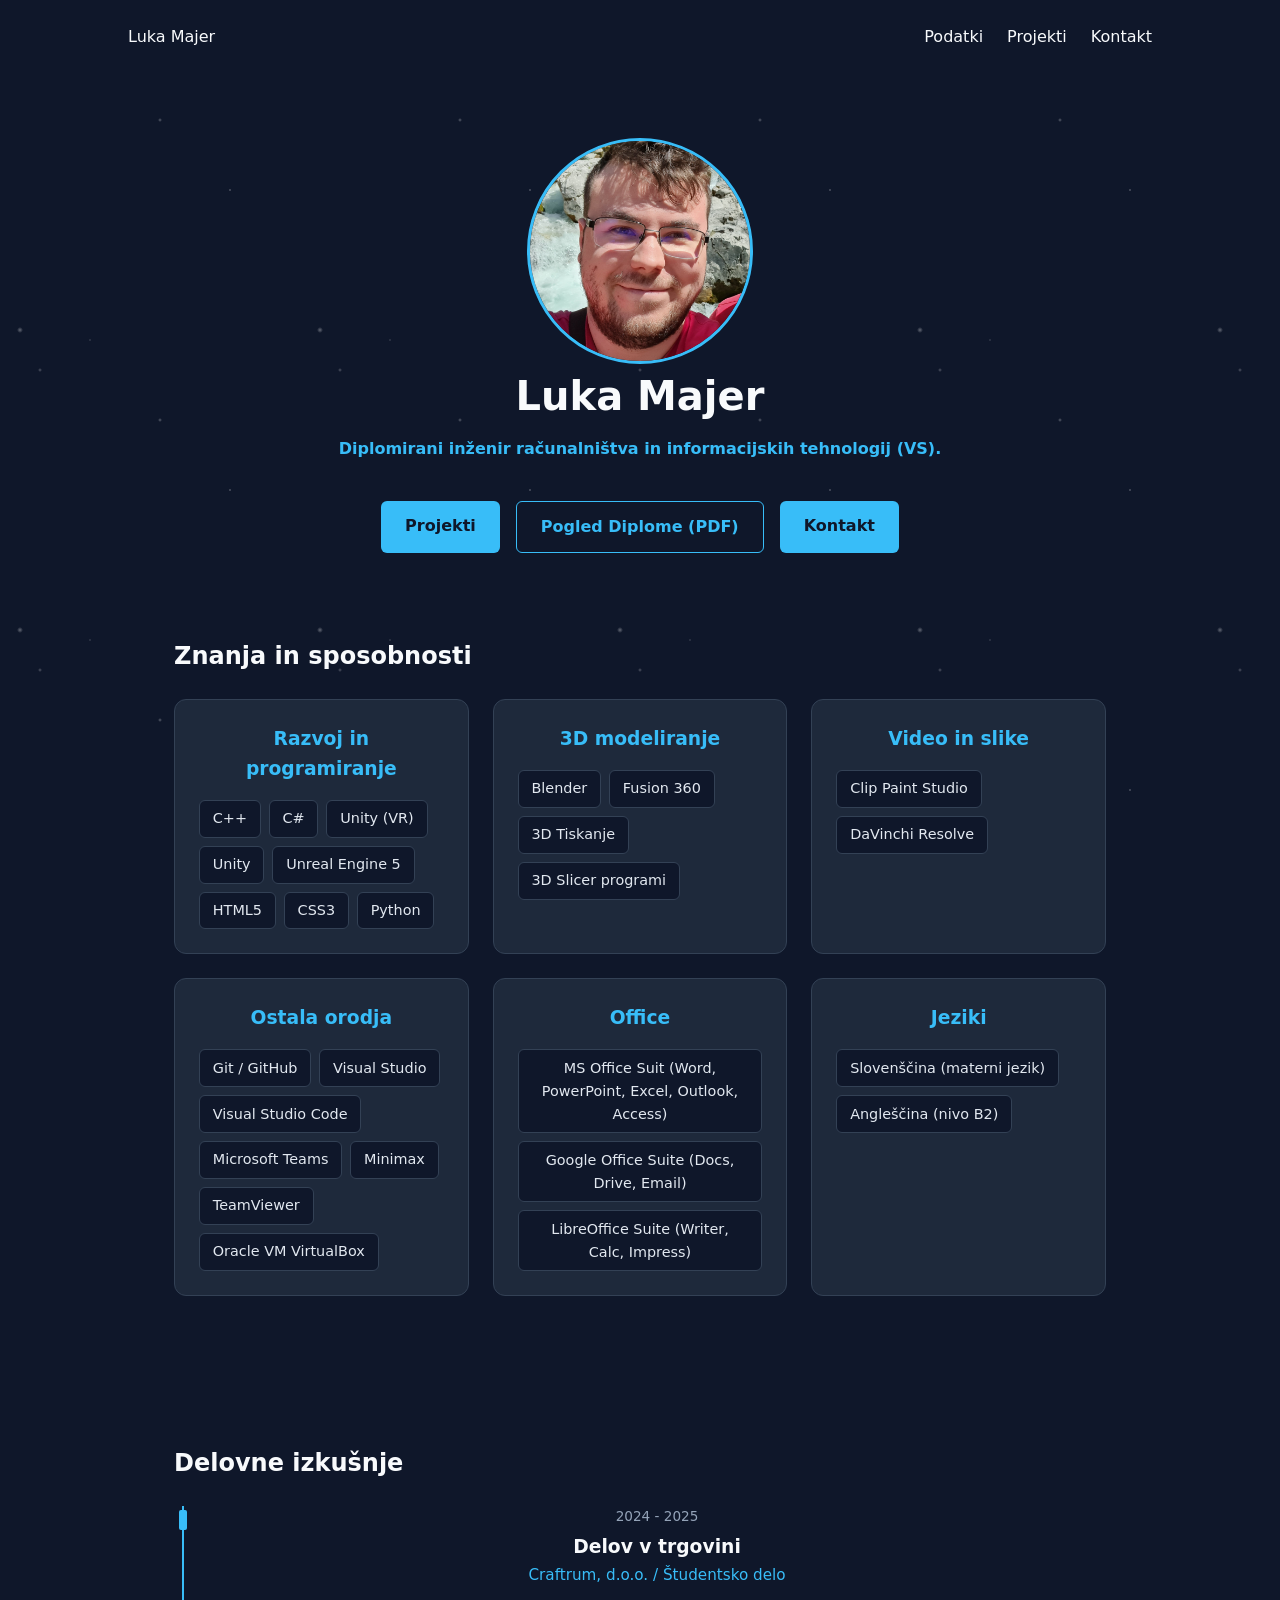
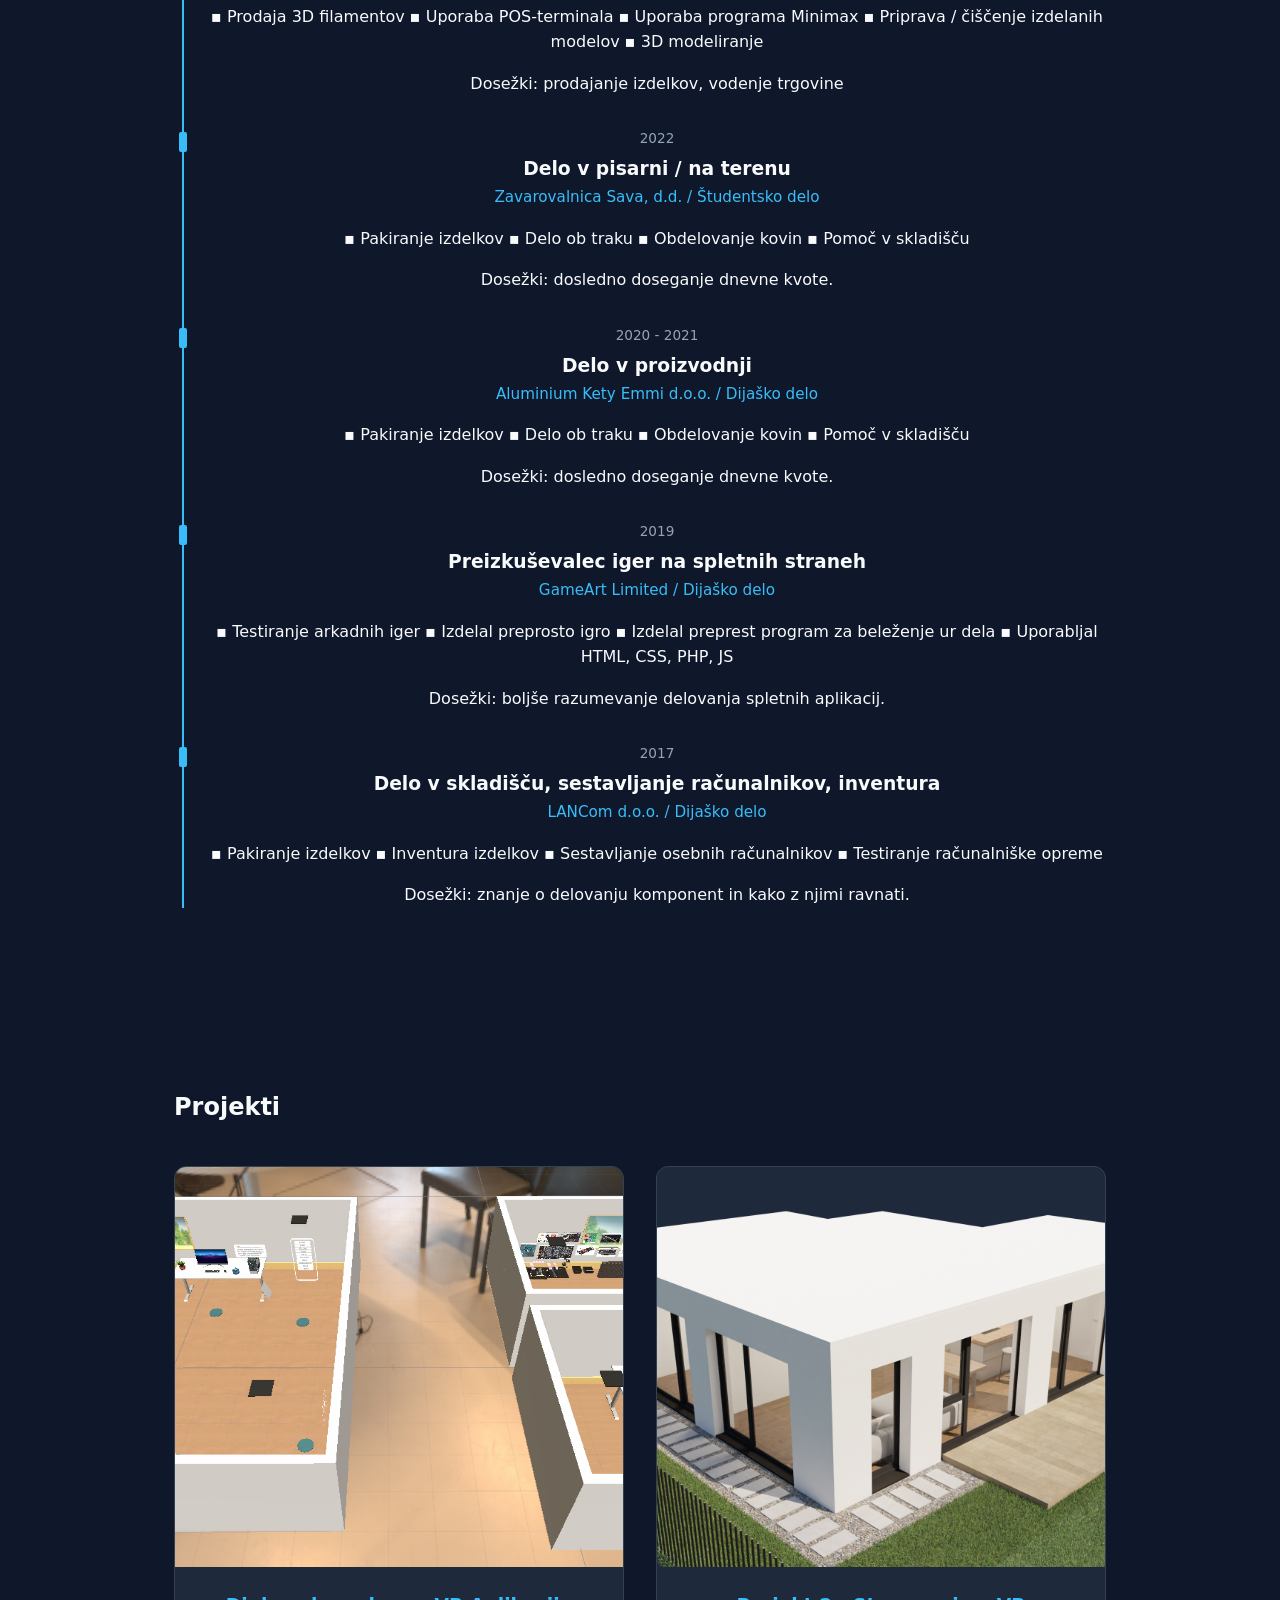
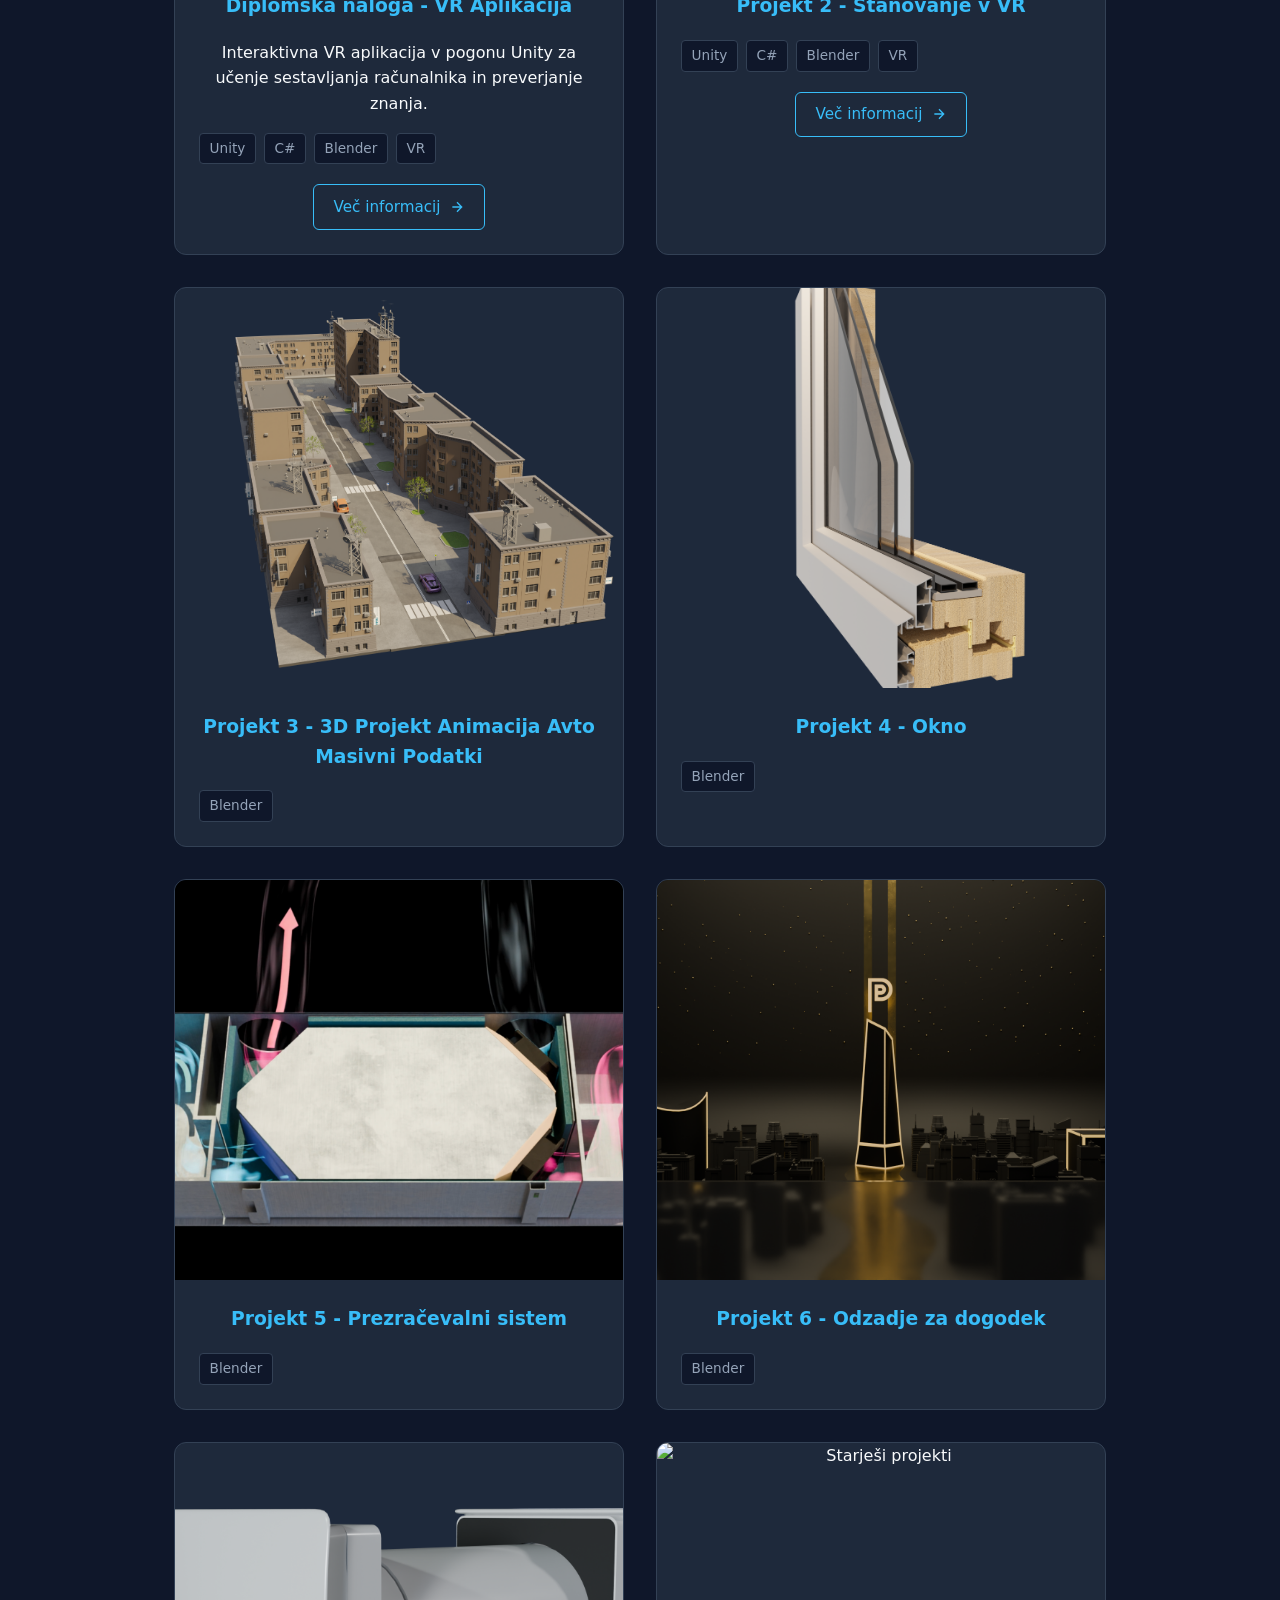
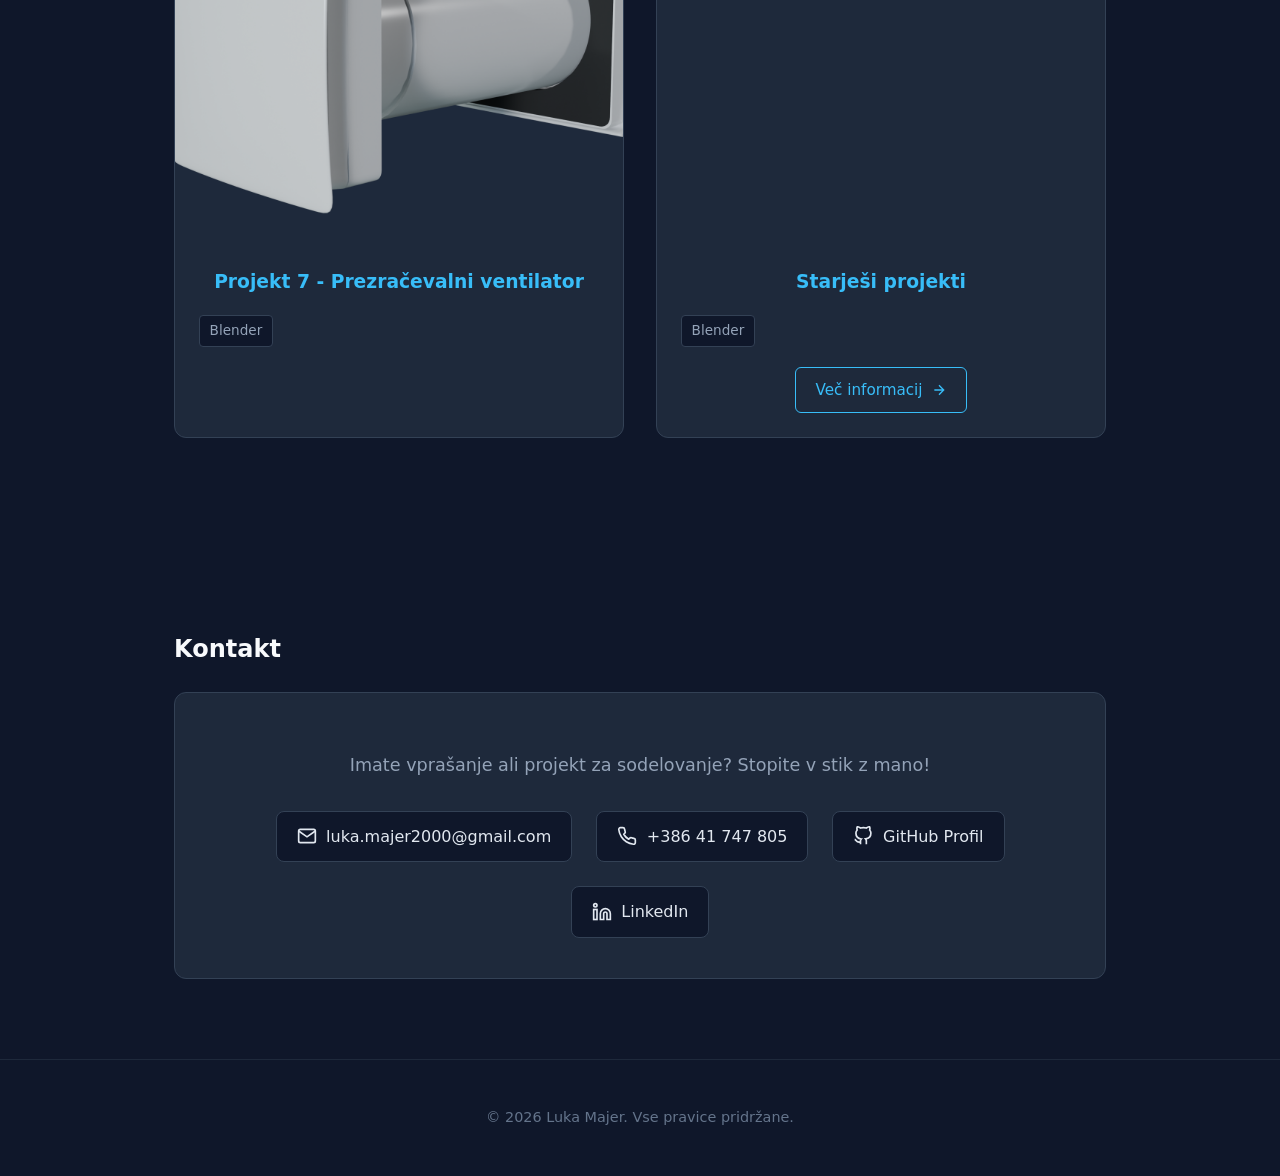
==== commit 7d5f7345: "New gallery pages New gallery pages" ====
--- a/index.html
+++ b/index.html
@@ -1,322 +1,372 @@
 <!DOCTYPE html>
 <html lang="en">
+
 <head>
     <meta charset="UTF-8">
-    <meta name="viewport" content="width=device-width", initial-scale="1.0">
+    <meta name="viewport" content="width=device-width, initial-scale=1.0">
     <title>Portfolio</title>
     <link rel="stylesheet" href="assets/css/style.css">
 </head>
+
 <body>
-    <header class ="navbar">
+    <header class="navbar">
         <div class="logo">Luka Majer</div>
         <nav>
             <ul>
                 <li><a href="#">Podatki</a></li>
                 <li><a href="#projects">Projekti</a></li>
-                <li><a href="#contact">Kontakt</a></li>   
+                <li><a href="#contact">Kontakt</a></li>
             </ul>
         </nav>
     </header>
 
     <main>
-        <section id="hero" calss="hero-section">
+        <section id="hero" class="hero-section">
 
             <div class="hero-image-container">
-                <img src="assets/images/profilePicture.png" alt="Profile Picture" class="profile-img">
+                <img src="assets/images/profilePicture.png" alt="Profile Picture" class="profile-img" onclick="openModal(this)">
             </div>
 
             <div class="hero-content">
                 <h1>Luka Majer</h1>
                 <p class="subtitle">Diplomirani inženir računalništva in informacijskih tehnologij (VS).</p>
-                
+
                 <div class="hero-actions">
                     <a href="#projects" class="btn btn-primary">Projekti</a>
-                    <a href="assets/docs/Potrdilo o diplomiranju Luka Majer.pdf" target="_blank" rel="noopener" class="btn btn-secondary">Pogled Diplome (PDF)</a>
+                    <a href="assets/docs/Potrdilo o diplomiranju Luka Majer.pdf" target="_blank" rel="noopener"
+                        class="btn btn-secondary">Pogled Diplome (PDF)</a>
                     <a href="#contact" class="btn btn-primary">Kontakt</a>
                 </div>
             </div>
 
-        <section id="skills" class="section-container">
-            <h2 class="section-title">Znanja in sposobnosti</h2>
-            <div class="skills-grid">
-
-                <div class="skill-category">
-                    <h3>Razvoj in programiranje</h3>
-                    <div class="tag-cloud">
-                        <span>C++</span>
-                        <span>C#</span>
-                        <span>Unity (VR)</span>
-                        <span>Unity</span>
-                        <span>Unreal Engine 5</span>
-                        <span>HTML5</span>
-                        <span>CSS3</span>
-                        <span>Python</span>
-                    </div>
-                </div>
-
-                <div class="skill-category">
-                    <h3>3D modeliranje</h3>
-                    <div class="tag-cloud">
-                        <span>Blender</span>
-                        <span>Fusion 360</span>
-                        <span>3D Tiskanje</span>
-                        <span>3D Slicer programi</span>
-                    </div>
-                </div>
-
-                <div class="skill-category">
-                    <h3>Video in slike</h3>
-                    <div class="tag-cloud">
-                        <span>Clip Paint Studio</span>
-                        <span>DaVinchi Resolve</span>
-                    </div>
-                </div>
-
-                <div class="skill-category">
-                    <h3>Ostala orodja</h3>
-                    <div class="tag-cloud">
-                        <span>Git / GitHub</span>
-                        <span>Visual Studio</span>
-                        <span>Visual Studio Code</span>
-                        <span>Microsoft Teams</span>
-                        <span>Minimax</span>
-                        <span>TeamViewer</span>
-                        <span>Oracle VM VirtualBox</span>
-                    </div>
-                </div>
-
-                    <div class="skill-category">
-                    <h3>Office</h3>
-                    <div class="tag-cloud">
-                        <span>MS Office Suit (Word, PowerPoint, Excel, Outlook, Access)</span>
-                        <span>Google Office Suite (Docs, Drive, Email)</span>
-                        <span>LibreOffice Suite (Writer, Calc, Impress)</span>
-                    </div>
-                </div>
-
-                <div class="skill-category">
-                    <h3>Jeziki</h3>
-                    <div class="tag-cloud">
-                        <span>Slovenščina (materni jezik)</span>
-                        <span>Angleščina (nivo B2)</span>
-                    </div>
-                </div>
-
+            <section id="skills" class="section-container">
+                <h2 class="section-title">Znanja in sposobnosti</h2>
+                <div class="skills-grid">
+
+                    <div class="skill-category">
+                        <h3>Razvoj in programiranje</h3>
+                        <div class="tag-cloud">
+                            <span>C++</span>
+                            <span>C#</span>
+                            <span>Unity (VR)</span>
+                            <span>Unity</span>
+                            <span>Unreal Engine 5</span>
+                            <span>HTML5</span>
+                            <span>CSS3</span>
+                            <span>Python</span>
+                        </div>
+                    </div>
+
+                    <div class="skill-category">
+                        <h3>3D modeliranje</h3>
+                        <div class="tag-cloud">
+                            <span>Blender</span>
+                            <span>Fusion 360</span>
+                            <span>3D Tiskanje</span>
+                            <span>3D Slicer programi</span>
+                        </div>
+                    </div>
+
+                    <div class="skill-category">
+                        <h3>Video in slike</h3>
+                        <div class="tag-cloud">
+                            <span>Clip Paint Studio</span>
+                            <span>DaVinchi Resolve</span>
+                        </div>
+                    </div>
+
+                    <div class="skill-category">
+                        <h3>Ostala orodja</h3>
+                        <div class="tag-cloud">
+                            <span>Git / GitHub</span>
+                            <span>Visual Studio</span>
+                            <span>Visual Studio Code</span>
+                            <span>Microsoft Teams</span>
+                            <span>Minimax</span>
+                            <span>TeamViewer</span>
+                            <span>Oracle VM VirtualBox</span>
+                        </div>
+                    </div>
+
+                    <div class="skill-category">
+                        <h3>Office</h3>
+                        <div class="tag-cloud">
+                            <span>MS Office Suit (Word, PowerPoint, Excel, Outlook, Access)</span>
+                            <span>Google Office Suite (Docs, Drive, Email)</span>
+                            <span>LibreOffice Suite (Writer, Calc, Impress)</span>
+                        </div>
+                    </div>
+
+                    <div class="skill-category">
+                        <h3>Jeziki</h3>
+                        <div class="tag-cloud">
+                            <span>Slovenščina (materni jezik)</span>
+                            <span>Angleščina (nivo B2)</span>
+                        </div>
+                    </div>
+
+                </div>
+            </section>
+
+            <section id="experience" class="section-container">
+                <h2 class="section-title">Delovne izkušnje</h2>
+                <div class="timeline">
+
+                    <div class="timeline-item">
+                        <div class="timeline-date">2024 - 2025</div>
+                        <div class="timeline-content">
+                            <h3>Delov v trgovini</h3>
+                            <span class="company">Craftrum, d.o.o. / Študentsko delo</span>
+                            <p>▪ Prodaja 3D filamentov ▪ Uporaba POS-terminala ▪ Uporaba programa Minimax ▪ Priprava /
+                                čiščenje izdelanih modelov ▪ 3D modeliranje</p>
+                            <p2>Dosežki: prodajanje izdelkov, vodenje trgovine</p2>
+                        </div>
+                    </div>
+
+                    <div class="timeline-item">
+                        <div class="timeline-date">2022</div>
+                        <div class="timeline-content">
+                            <h3>Delo v pisarni / na terenu</h3>
+                            <span class="company">Zavarovalnica Sava, d.d. / Študentsko delo</span>
+                            <p>▪ Pakiranje izdelkov ▪ Delo ob traku ▪ Obdelovanje kovin ▪ Pomoč v skladišču </p>
+                            <p2>Dosežki: dosledno doseganje dnevne kvote.</p2>
+                        </div>
+                    </div>
+
+                    <div class="timeline-item">
+                        <div class="timeline-date">2020 - 2021</div>
+                        <div class="timeline-content">
+                            <h3>Delo v proizvodnji</h3>
+                            <span class="company">Aluminium Kety Emmi d.o.o. / Dijaško delo</span>
+                            <p>▪ Pakiranje izdelkov ▪ Delo ob traku ▪ Obdelovanje kovin ▪ Pomoč v skladišču</p>
+                            <p2>Dosežki: dosledno doseganje dnevne kvote.</p2>
+                        </div>
+                    </div>
+
+                    <div class="timeline-item">
+                        <div class="timeline-date">2019</div>
+                        <div class="timeline-content">
+                            <h3>Preizkuševalec iger na spletnih straneh</h3>
+                            <span class="company">GameArt Limited / Dijaško delo</span>
+                            <p>▪ Testiranje arkadnih iger ▪ Izdelal preprosto igro ▪ Izdelal preprest program za
+                                beleženje ur dela ▪ Uporabljal HTML, CSS, PHP, JS</p>
+                            <p2>Dosežki: boljše razumevanje delovanja spletnih aplikacij.</p2>
+                        </div>
+                    </div>
+
+                    <div class="timeline-item">
+                        <div class="timeline-date">2017</div>
+                        <div class="timeline-content">
+                            <h3>Delo v skladišču, sestavljanje računalnikov, inventura</h3>
+                            <span class="company">LANCom d.o.o. / Dijaško delo</span>
+                            <p>▪ Pakiranje izdelkov ▪ Inventura izdelkov ▪ Sestavljanje osebnih računalnikov ▪
+                                Testiranje računalniške opreme</p>
+                            <p2>Dosežki: znanje o delovanju komponent in kako z njimi ravnati.</p2>
+                        </div>
+                    </div>
+
+                </div>
+
+            </section>
+
+            <section id="projects" class="projects-section">
+                <div class="projects-contrainer">
+
+                    <h2 class="projects-grid">Projekti</h2>
+
+                    <div class="projects-grid">
+
+                        <article class="project-card">
+                            <img src="assets/images/projects/diplomskaNaloga/diploma.png"
+                                alt="Diplomska naloga - VR sestavljanje PC" class="card-image" onclick="openModal(this)">
+
+                            <div class="card-content">
+                                <h3>Diplomska naloga - VR Aplikacija</h3>
+                                <p>Interaktivna VR aplikacija v pogonu Unity za učenje sestavljanja računalnika in
+                                    preverjanje znanja.</p>
+
+                                <div class="card-tags">
+                                    <span>Unity</span>
+                                    <span>C#</span>
+                                    <span>Blender</span>
+                                    <span>VR</span>
+                                </div>
+
+                                <a href="diplomskaNaloga.html" class="btn-more-info">
+                                    Več informacij
+                                    <svg width="16" height="16" viewBox="0 0 24 24" fill="none" stroke="currentColor"
+                                        stroke-width="2">
+                                        <path d="M5 12h14M12 5l7 7-7 7" />
+                                    </svg>
+                                </a>
+                            </div>
+                        </article>
+
+                        <article class="project-card">
+                            <img src="assets/images/projects/stanovanje/stanovanje.png" alt="Projekt 2" class="card-image" onclick="openModal(this)">
+                            <div class="card-content">
+                                <h3>Projekt 2 - Stanovanje v VR</h3>
+                                <p></p>
+                                <div class="card-tags">
+                                    <span>Unity</span>
+                                    <span>C#</span>
+                                    <span>Blender</span>
+                                    <span>VR</span>
+                                </div>
+
+                                <a href="projektStanovanje.html" class="btn-more-info">
+                                    Več informacij
+                                    <svg width="16" height="16" viewBox="0 0 24 24" fill="none" stroke="currentColor"
+                                        stroke-width="2">
+                                        <path d="M5 12h14M12 5l7 7-7 7" />
+                                    </svg>
+                                </a>
+                            </div>
+                        </article>
+
+                        <article class="project-card">
+                            <img src="assets/images/projects/3DavtoAnimacija.png" alt="Projekt 3" class="card-image" onclick="openModal(this)">
+                            <div class="card-content">
+                                <h3>Projekt 3 - 3D Projekt Animacija Avto Masivni Podatki</h3>
+                                <p></p>
+                                <div class="card-tags">
+                                    <span>Blender</span>
+                                </div>
+                            </div>
+                        </article>
+
+                        <article class="project-card">
+                            <img src="assets/images/projects/okno.png" alt="Projekt 4" class="card-image" onclick="openModal(this)">
+                            <div class="card-content">
+                                <h3>Projekt 4 - Okno</h3>
+                                <p></p>
+                                <div class="card-tags">
+                                    <span>Blender</span>
+                                </div>
+                            </div>
+                        </article>
+
+                        <article class="project-card">
+                            <img src="assets/images/projects/airdoo.png" alt="Projekt 5" class="card-image" onclick="openModal(this)">
+                            <div class="card-content">
+                                <h3>Projekt 5 - Prezračevalni sistem</h3>
+                                <p></p>
+                                <div class="card-tags">
+                                    <span>Blender</span>
+                                </div>
+                            </div>
+                        </article>
+
+                        <article class="project-card">
+                            <img src="assets/images/projects/goldenCity.png" alt="Projekt 6" class="card-image" onclick="openModal(this)">
+                            <div class="card-content">
+                                <h3>Projekt 6 - Odzadje za dogodek</h3>
+                                <p></p>
+                                <div class="card-tags">
+                                    <span>Blender</span>
+                                </div>
+                            </div>
+                        </article>
+
+                        <article class="project-card">
+                            <img src="assets/images/projects/vent.png" alt="Projekt 7" class="card-image" onclick="openModal(this)">
+                            <div class="card-content">
+                                <h3>Projekt 7 - Prezračevalni ventilator</h3>
+                                <p></p>
+                                <div class="card-tags">
+                                    <span>Blender</span>
+                                </div>
+                            </div>
+                        </article>
+
+                        <article class="project-card">
+                            <img src="assets/images/projects/stariProjekti/4.png" alt="Starješi projekti"
+                                class="card-image" onclick="openModal(this)">
+                            <div class="card-content">
+                                <h3>Starješi projekti</h3>
+                                <p></p>
+                                <div class="card-tags">
+                                    <span>Blender</span>
+                                </div>
+
+                                <a href="stariProjekti.html" class="btn-more-info">
+                                    Več informacij
+                                    <svg width="16" height="16" viewBox="0 0 24 24" fill="none" stroke="currentColor"
+                                        stroke-width="2">
+                                        <path d="M5 12h14M12 5l7 7-7 7" />
+                                    </svg>
+                                </a>
+
+                            </div>
+                        </article>
+
+                    </div>
+
+                </div>
+            </section>
+
+        </section>
+
+        <section id="contact" class="section-container">
+            <h2 class="section-title">Kontakt</h2>
+
+            <div class="contact-card">
+                <p>Imate vprašanje ali projekt za sodelovanje? Stopite v stik z mano!</p>
+
+                <div class="contact-links">
+                    <a href="mailto:luka.majer2000@gmail.com" class="contact-item">
+                        <svg width="20" height="20" viewBox="0 0 24 24" fill="none" stroke="currentColor"
+                            stroke-width="2">
+                            <path d="M4 4h16c1.1 0 2 .9 2 2v12c0 1.1-.9 2-2 2H4c-1.1 0-2-.9-2-2V6c0-1.1.9-2 2-2z" />
+                            <polyline points="22,6 12,13 2,6" />
+                        </svg>
+                        <span>luka.majer2000@gmail.com</span>
+                    </a>
+
+                    <a href="tel:+386 41 747 805" class="contact-item">
+                        <svg width="20" height="20" viewBox="0 0 24 24" fill="none" stroke="currentColor"
+                            stroke-width="2" stroke-linecap="round" stroke-linejoin="round">
+                            <path
+                                d="M22 16.92v3a2 2 0 0 1-2.18 2 19.79 19.79 0 0 1-8.63-3.07 19.5 19.5 0 0 1-6-6 19.79 19.79 0 0 1-3.07-8.67A2 2 0 0 1 4.11 2h3a2 2 0 0 1 2 1.72 12.84 12.84 0 0 0 .7 2.81 2 2 0 0 1-.45 2.11L8.09 9.91a16 16 0 0 0 6 6l1.27-1.27a2 2 0 0 1 2.11-.45 12.84 12.84 0 0 0 2.81.7A2 2 0 0 1 22 16.92z" />
+                        </svg>
+                        <span>+386 41 747 805</span>
+                    </a>
+
+                    <a href="https://github.com/LukaMajer2000" target="_blank" class="contact-item">
+                        <svg width="20" height="20" viewBox="0 0 24 24" fill="none" stroke="currentColor"
+                            stroke-width="2">
+                            <path
+                                d="M9 19c-5 1.5-5-2.5-7-3m14 6v-3.87a3.37 3.37 0 0 0-.94-2.61c3.14-.35 6.44-1.54 6.44-7A5.44 5.44 0 0 0 20 4.77 5.07 5.07 0 0 0 19.91 1S18.73.65 16 2.48a13.38 13.38 0 0 0-7 0C6.27.65 5.09 1 5.09 1A5.07 5.07 0 0 0 5 4.77a5.44 5.44 0 0 0-1.5 3.78c0 5.42 3.3 6.61 6.44 7A3.37 3.37 0 0 0 9 18.13V22" />
+                        </svg>
+                        <span>GitHub Profil</span>
+                    </a>
+
+                    <a href="https://www.linkedin.com/in/luka-majer-96b189223/" target="_blank" class="contact-item">
+                        <svg width="20" height="20" viewBox="0 0 24 24" fill="none" stroke="currentColor"
+                            stroke-width="2">
+                            <path d="M16 8a6 6 0 0 1 6 6v7h-4v-7a2 2 0 0 0-2-2 2 2 0 0 0-2 2v7h-4v-7a6 6 0 0 1 6-6z" />
+                            <rect x="2" y="9" width="4" height="12" />
+                            <circle cx="4" cy="4" r="2" />
+                        </svg>
+                        <span>LinkedIn</span>
+                    </a>
+                </div>
             </div>
         </section>
 
-        <section id="experience" class="section-container">
-            <h2 class="section-title">Delovne izkušnje</h2>
-            <div class="timeline">
-
-                <div class="timeline-item">
-                <div class="timeline-date">2024 - 2025</div>
-                    <div class="timeline-content">
-                        <h3>Delov v trgovini</h3>
-                        <span class="company">Craftrum, d.o.o. / Študentsko delo</span>
-                        <p>▪ Prodaja 3D filamentov ▪ Uporaba POS-terminala ▪ Uporaba programa Minimax ▪ Priprava / čiščenje izdelanih modelov ▪ 3D modeliranje</p>
-                        <p2>Dosežki: prodajanje izdelkov, vodenje trgovine</p2>
-                    </div>
-                </div>
-
-                <div class="timeline-item">
-                <div class="timeline-date">2022</div>
-                    <div class="timeline-content">
-                        <h3>Delo v pisarni / na terenu</h3>
-                        <span class="company">Zavarovalnica Sava, d.d. / Študentsko delo</span>
-                        <p>▪ Pakiranje izdelkov ▪ Delo ob traku ▪ Obdelovanje kovin ▪ Pomoč v skladišču </p> 
-                        <p2>Dosežki: dosledno doseganje dnevne kvote.</p2>
-                    </div>
-                </div>
-
-                <div class="timeline-item">
-                <div class="timeline-date">2020 - 2021</div>
-                    <div class="timeline-content">
-                        <h3>Delo v proizvodnji</h3>
-                        <span class="company">Aluminium Kety Emmi d.o.o. / Dijaško delo</span>
-                        <p>▪ Pakiranje izdelkov ▪ Delo ob traku ▪ Obdelovanje kovin ▪ Pomoč v skladišču</p> 
-                        <p2>Dosežki: dosledno doseganje dnevne kvote.</p2>
-                    </div>
-                </div>
-
-                <div class="timeline-item">
-                <div class="timeline-date">2019</div>
-                    <div class="timeline-content">
-                        <h3>Preizkuševalec iger na spletnih straneh</h3>
-                        <span class="company">GameArt Limited / Dijaško delo</span>
-                        <p>▪ Testiranje arkadnih iger ▪ Izdelal preprosto igro ▪ Izdelal preprost program za beleženje ur dela ▪ Uporabljal HTML, CSS, PHP, JS
-                        <p2>Dosežki: boljše razumevanje delovanja spletnih aplikacij.</p2>
-                    </div>
-                </div>
-
-                <div class="timeline-item">
-                <div class="timeline-date">2017</div>
-                    <div class="timeline-content">
-                        <h3>Delo v skladišču, sestavljanje računalnikov, inventura</h3>
-                        <span class="company">LANCom d.o.o. / Dijaško delo</span>
-                        <p>▪ Pakiranje izdelkov ▪ Inventura izdelkov ▪ Sestavljanje osebnih računalnikov ▪ Testiranje računalniške opreme
-                        <p2>Dosežki: znanje o delovanju komponent in kako z njimi ravnati.</p2>
-                    </div>
-                </div>
-
-            </div>
-            
-        </section>
-
-            <section id="projects" class="projects-section">
-                <div class="projects-contrainer">
-
-                    <h2 class="projects-grid">Projekti</h2>
-                    
-                    <div class="projects-grid">
-                        
-                        <article class="project-card">
-                        <img src="assets/images/projects/diploma.png" alt="Diplomska naloga - VR sestavljanje PC" class="card-image">
-                        
-                        <div class="card-content">
-                            <h3>Diplomska naloga - VR Aplikacija</h3>
-                            <p>Interaktivna VR aplikacija v pogonu Unity za učenje sestavljanja računalnika in preverjanje znanja.</p>
-                            
-                            <div class="card-tags">
-                            <span>Unity</span>
-                            <span>C#</span>
-                            <span>Blender</span>
-                            <span>VR</span>
-                            </div>
-
-                            <a href="diplomskaNaloga.html" class="btn-more-info">
-                            Več informacij
-                            <svg width="16" height="16" viewBox="0 0 24 24" fill="none" stroke="currentColor" stroke-width="2">
-                                <path d="M5 12h14M12 5l7 7-7 7"/>
-                            </svg>
-                            </a>
-                        </div>
-                        </article>
-
-                        <article class="project-card">
-                            <img src="assets/images/projects/stanovanje.png" alt="Projekt 2" class="card-image">
-                            <div class="card-content">
-                                <h3>Projekt 2 - Stanovanje v VR</h3>
-                                <p></p>
-                                <div class="card-tags">
-                                <span>Unity</span>
-                                <span>C#</span>
-                                <span>Blender</span>
-                                <span>VR</span>
-                                </div>
-                            </div>
-                        </article>
-
-                        <article class="project-card">
-                            <img src="assets/images/projects/3DavtoAnimacija.png" alt="Projekt 3" class="card-image">
-                            <div class="card-content">
-                                <h3>Projekt 3 - 3D Projekt Animacija Avto Masivni Podatki</h3>
-                                <p></p>
-                                <div class="card-tags">
-                                <span>Blender</span>
-                                </div>
-                            </div>
-                        </article>
-
-                        <article class="project-card">
-                            <img src="assets/images/projects/okno.png" alt="Projekt 4" class="card-image">
-                            <div class="card-content">
-                                <h3>Projekt 4 - Okno</h3>
-                                <p></p>
-                                <div class="card-tags">
-                                <span>Blender</span>
-                                </div>
-                            </div>
-                        </article>
-
-                        <article class="project-card">
-                            <img src="assets/images/projects/airdoo.png" alt="Projekt 5" class="card-image">
-                            <div class="card-content">
-                                <h3>Projekt 5 - Prezračevalni sistem</h3>
-                                <p></p>
-                                <div class="card-tags">
-                                <span>Blender</span>
-                                </div>
-                            </div>
-                        </article>
-
-                        <article class="project-card">
-                            <img src="assets/images/projects/goldenCity.png" alt="Projekt 6" class="card-image">
-                            <div class="card-content">
-                                <h3>Projekt 6 - Odzadje za dogodek</h3>
-                                <p></p>
-                                <div class="card-tags">
-                                <span>Blender</span>
-                                </div>
-                            </div>
-                        </article>
-
-                        <article class="project-card">
-                            <img src="assets/images/projects/vent.png" alt="Projekt 7" class="card-image">
-                            <div class="card-content">
-                                <h3>Projekt 7 - Prezračevalni ventilator</h3>
-                                <p></p>
-                                <div class="card-tags">
-                                <span>Blender</span>
-                                </div>
-                            </div>
-                        </article>
-
-                        <article class="project-card">
-                            <img src="assets/images/projects/oldProjects/1.png" alt="Starješi projekti" class="card-image">
-                            <div class="card-content">
-                                <h3>Starješi projekti</h3>
-                                <p></p>
-                                <div class="card-tags">
-                                <span>Blender</span>
-                                </div>
-                            </div>
-                        </article>
-
-                </div>
-
-            </div>
-            </section>
-
-        </section>
-
-        <section id="contact" class="section-container">
-            <h2 class="section-title">Kontakt</h2>
-            
-            <div class="contact-card">
-                <p>Imate vprašanje ali projekt za sodelovanje? Stopite v stik z mano!</p>
-                
-                <div class="contact-links">
-                <a href="mailto:luka.majer2000@gmail.com" class="contact-item">
-                    <svg width="20" height="20" viewBox="0 0 24 24" fill="none" stroke="currentColor" stroke-width="2"><path d="M4 4h16c1.1 0 2 .9 2 2v12c0 1.1-.9 2-2 2H4c-1.1 0-2-.9-2-2V6c0-1.1.9-2 2-2z"/><polyline points="22,6 12,13 2,6"/></svg>
-                    <span>luka.majer2000@gmail.com</span>
-                </a>
-
-                <a href="tel:+386 41 747 805" class="contact-item">
-                    <svg width="20" height="20" viewBox="0 0 24 24" fill="none" stroke="currentColor" stroke-width="2" stroke-linecap="round" stroke-linejoin="round">
-                    <path d="M22 16.92v3a2 2 0 0 1-2.18 2 19.79 19.79 0 0 1-8.63-3.07 19.5 19.5 0 0 1-6-6 19.79 19.79 0 0 1-3.07-8.67A2 2 0 0 1 4.11 2h3a2 2 0 0 1 2 1.72 12.84 12.84 0 0 0 .7 2.81 2 2 0 0 1-.45 2.11L8.09 9.91a16 16 0 0 0 6 6l1.27-1.27a2 2 0 0 1 2.11-.45 12.84 12.84 0 0 0 2.81.7A2 2 0 0 1 22 16.92z"/></svg>
-                    <span>+386 41 747 805</span>
-                </a>
-                
-                <a href="https://github.com/LukaMajer2000" target="_blank" class="contact-item">
-                    <svg width="20" height="20" viewBox="0 0 24 24" fill="none" stroke="currentColor" stroke-width="2"><path d="M9 19c-5 1.5-5-2.5-7-3m14 6v-3.87a3.37 3.37 0 0 0-.94-2.61c3.14-.35 6.44-1.54 6.44-7A5.44 5.44 0 0 0 20 4.77 5.07 5.07 0 0 0 19.91 1S18.73.65 16 2.48a13.38 13.38 0 0 0-7 0C6.27.65 5.09 1 5.09 1A5.07 5.07 0 0 0 5 4.77a5.44 5.44 0 0 0-1.5 3.78c0 5.42 3.3 6.61 6.44 7A3.37 3.37 0 0 0 9 18.13V22"/></svg>
-                    <span>GitHub Profil</span>
-                </a>
-
-                <a href="https://www.linkedin.com/in/luka-majer-96b189223/" target="_blank" class="contact-item">
-                    <svg width="20" height="20" viewBox="0 0 24 24" fill="none" stroke="currentColor" stroke-width="2"><path d="M16 8a6 6 0 0 1 6 6v7h-4v-7a2 2 0 0 0-2-2 2 2 0 0 0-2 2v7h-4v-7a6 6 0 0 1 6-6z"/><rect x="2" y="9" width="4" height="12"/><circle cx="4" cy="4" r="2"/></svg>
-                    <span>LinkedIn</span>
-                </a>
-                </div>
-            </div>
-            </section>
-
-            <footer class="site-footer">
+        <!-- Fullscreen Image Modal Overlay -->
+        <div id="image-modal" onclick="closeModal()">
+            <span class="close-modal">&times;</span>
+            <img id="modal-img" src="" alt="Povečana slika">
+        </div>
+
+        <footer class="site-footer">
             <p>&copy; 2026 Luka Majer. Vse pravice pridržane.</p>
-            </footer>
+        </footer>
 
     </main>
 
     <script src="assets/js/main.js"></script>
 </body>
-</html> +
+</html>
--- a/assets/css/style.css
+++ b/assets/css/style.css
@@ -1,223 +1,224 @@
 :root {
-    --bg-color: #0f172a;
-    --text-color: #f8fafc;
-    --accent-color: #38bdf8;
-    --card-bg: #1e293b;
+  --bg-color: #0f172a;
+  --text-color: #f8fafc;
+  --accent-color: #38bdf8;
+  --card-bg: #1e293b;
+}
+
+html {
+  scroll-behavior: smooth;
+}
+
+body {
+  font-family: system-ui, sans-serif;
+  background-color: var(--bg-color);
+  color: var(--text-color);
+  margin: 0;
+  padding: 0;
+  line-height: 1.6;
+}
+
+.navbar {
+  position: sticky;
+  top: 0;
+  z-index: 1000;
+  background-color: var(--bg-color, #0f172a);
+  display: flex;
+  justify-content: space-between;
+  align-items: center;
+  padding: 1.5rem 10%;
+}
+
+.navbar ul {
+  display: flex;
+  list-style: none;
+  gap: 1.5rem;
+  margin: 0;
+  padding: 0;
+}
+
+.navbar a {
+  color: var(--text-color);
+  text-decoration: none;
+}
+
+.hero-section {
+  display: flex;
+  flex-direction: column;
+  align-items: center;
+  justify-content: center;
+  text-align: center;
+  padding: 4rem 10%;
+  min-height: 70vh;
+}
+
+.profile-img {
+  width: 220px;
+  height: 220px;
+  border-radius: 50%;
+  object-fit: cover;
+  border: 3px solid var(--accent-color);
+  display: flex;
+  justify-content: center;
+  display: block;
+  margin: 0 auto;
+}
+
+.hero-content h1 {
+  font-size: 2.5rem;
+  margin: 0;
+}
+
+.hero-content {
+  display: flex;
+  flex-direction: column;
+  align-items: center;
+  text-align: center;
+  width: 100%;
+}
+
+.subtitle {
+  color: var(--accent-color);
+  font-weight: 600;
+  margin-top: 0.5rem;
+}
+
+.hero-actions {
+  display: flex;
+  justify-content: center;
+  gap: 1rem;
+  margin-top: 1.5rem;
+}
+
+.btn {
+  padding: 0.75rem 1.5rem;
+  border-radius: 6px;
+  text-decoration: none;
+  font-weight: bold;
+}
+
+.btn-primary {
+  background-color: var(--accent-color);
+  color: #0f172a;
+}
+
+.btn-secondary {
+  border: 1px solid var(--accent-color);
+  color: var(--accent-color);
+}
+
+.projects-section {
+  padding: 4rem 2rem;
+  max-width: 1100px;
+  margin: 0 auto;
+}
+
+.projects-section h2 {
+  text-align: left;
+  margin-bottom: 2.5rem;
+}
+
+.projects-grid {
+  display: grid;
+  grid-template-columns: repeat(2, minmax(280px, 450px));
+  justify-content: center;
+  gap: 2rem;
+}
+
+.project-card {
+  display: flex;
+  flex-direction: column;
+  background-color: #1e293b;
+  border-radius: 12px;
+  overflow: hidden;
+  border: 1px solid #334155;
+}
+
+.projects-container {
+  max-width: 932px;
+  margin: 0 auto;
+  padding: 0 1rem;
+}
+
+.section-title {
+  text-align: left;
+  margin-bottom: 1.5rem;
+}
+
+.project-card:hover {
+  transform: translateY(-5px);
+  box-shadow: 0 10px 20px rgba(0, 0, 0, 0.3);
+}
+
+.card-image {
+  width: 100%;
+  height: 400px;
+  object-fit: cover;
+  display: block;
+}
+
+.card-content {
+  padding: 1.5rem;
+}
+
+.card-content h3 {
+  margin-top: 0;
+  color: var(--accent-color, #38bdf8);
+}
+
+.card-tags {
+  display: flex;
+  gap: 0.5rem;
+  flex-wrap: wrap;
+  margin-top: 1rem;
+}
+
+.card-tags span {
+  background-color: #0f172a;
+  color: #94a3b8;
+  font-size: 0.85rem;
+  padding: 0.25rem 0.6rem;
+  border-radius: 4px;
+  border: 1px solid #334155;
+}
+
+body {
+  position: relative;
+  overflow-x: hidden;
+}
+
+body::before {
+  content: "";
+  position: fixed;
+  top: 0;
+  left: 0;
+  width: 100vw;
+  height: 100vh;
+  z-index: -1;
+  pointer-events: none;
+  background-image:
+    radial-gradient(3px 3px at 20px 30px, #ffffff, rgba(0, 0, 0, 0)),
+    radial-gradient(2px 2px at 40px 70px, rgba(255, 255, 255, 0.8), rgba(0, 0, 0, 0)),
+    radial-gradient(1px 1px at 90px 40px, #ffffff, rgba(0, 0, 0, 0)),
+    radial-gradient(2px 2px at 160px 120px, rgba(255, 255, 255, 0.9), rgba(0, 0, 0, 0)),
+    radial-gradient(1.5px 1.5px at 230px 190px, #ffffff, rgba(0, 0, 0, 0));
+  background-repeat: repeat;
+  background-size: 300px 300px;
+  opacity: 0.35;
+  animation: floatStars 15s linear infinite;
+}
+
+@keyframes floatStars {
+  from {
+    transform: translateY(0);
   }
 
-  html {
-  scroll-behavior: smooth;
-}
-  
-  body {
-    font-family: system-ui, sans-serif;
-    background-color: var(--bg-color);
-    color: var(--text-color);
-    margin: 0;
-    padding: 0;
-    line-height: 1.6;
+  to {
+    transform: translateY(-300px);
   }
-  
-  .navbar {
-    position: sticky;
-    top: 0;
-    z-index: 1000;
-    background-color: var(--bg-color, #0f172a);
-    display: flex;
-    justify-content: space-between;
-    align-items: center;
-    padding: 1.5rem 10%;
-  }
-  
-  .navbar ul {
-    display: flex;
-    list-style: none;
-    gap: 1.5rem;
-    margin: 0;
-    padding: 0;
-  }
-  
-  .navbar a {
-    color: var(--text-color);
-    text-decoration: none;
-  }
-  
-  .hero-section {
-    display: flex;
-    flex-direction: column;
-    align-items: center;
-    justify-content: center;
-    text-align: center;
-    padding: 4rem 10%;
-    min-height: 70vh;
-  }
-  
-  .profile-img {
-    width: 220px;
-    height: 220px;
-    border-radius: 50%;
-    object-fit: cover;
-    border: 3px solid var(--accent-color);
-    display: flex;
-    justify-content: center;
-    display: block;
-    margin: 0 auto;
-  }
-  
-  .hero-content h1 {
-    font-size: 2.5rem;
-    margin: 0;
-  }
-
-  .hero-content {
-    display: flex;
-    flex-direction: column;
-    align-items: center;
-    text-align: center;
-    width: 100%;
-  }
-  
-  .subtitle {
-    color: var(--accent-color);
-    font-weight: 600;
-    margin-top: 0.5rem;
-  }
-  
-  .hero-actions {
-    display: flex;
-    justify-content: center;
-    gap: 1rem;
-    margin-top: 1.5rem;
-  }
-  
-  .btn {
-    padding: 0.75rem 1.5rem;
-    border-radius: 6px;
-    text-decoration: none;
-    font-weight: bold;
-  }
-  
-  .btn-primary {
-    background-color: var(--accent-color);
-    color: #0f172a;
-  }
-  
-  .btn-secondary {
-    border: 1px solid var(--accent-color);
-    color: var(--accent-color);
-  }
-  
-  .projects-section {
-    padding: 4rem 2rem;
-    max-width: 1100px;
-    margin: 0 auto;
-  }
-  
-  .projects-section h2 {
-    text-align: left;
-    margin-bottom: 2.5rem;
-  }
-  
-  .projects-grid {
-    display: grid;
-    grid-template-columns: repeat(2, minmax(280px, 450px));
-    justify-content: center; 
-    gap: 2rem;
-  }
-  
-  .project-card {
-    display: flex;
-    flex-direction: column;
-    background-color: #1e293b;
-    border-radius: 12px;
-    overflow: hidden;
-    border: 1px solid #334155;
-  }
-
-.projects-container {
-    max-width: 932px;
-    margin: 0 auto;
-    padding: 0 1rem;
-  }
-  
-  .section-title {
-    text-align: left;
-    margin-bottom: 1.5rem;
-  }
-  
-  .project-card:hover {
-    transform: translateY(-5px);
-    box-shadow: 0 10px 20px rgba(0, 0, 0, 0.3);
-  }
-  
-  .card-image {
-    width: 100%;
-    height: 400px;
-    object-fit: cover;
-    display: block;
-  }
-  
-  .card-content {
-    padding: 1.5rem;
-  }
-  
-  .card-content h3 {
-    margin-top: 0;
-    color: var(--accent-color, #38bdf8);
-  }
-  
-  .card-tags {
-    display: flex;
-    gap: 0.5rem;
-    flex-wrap: wrap;
-    margin-top: 1rem;
-  }
-  
-  .card-tags span {
-    background-color: #0f172a;
-    color: #94a3b8;
-    font-size: 0.85rem;
-    padding: 0.25rem 0.6rem;
-    border-radius: 4px;
-    border: 1px solid #334155;
-  }
-
-body {
-    position: relative;
-    overflow-x: hidden;
-  }
-  
-  body::before {
-    content: "";
-    position: fixed;
-    top: 0;
-    left: 0;
-    width: 100vw;
-    height: 100vh;
-    z-index: -1;
-    pointer-events: none;
-    background-image: 
-      radial-gradient(3px 3px at 20px 30px, #ffffff, rgba(0,0,0,0)),
-      radial-gradient(2px 2px at 40px 70px, rgba(255,255,255,0.8), rgba(0,0,0,0)),
-      radial-gradient(1px 1px at 90px 40px, #ffffff, rgba(0,0,0,0)),
-      radial-gradient(2px 2px at 160px 120px, rgba(255,255,255,0.9), rgba(0,0,0,0)),
-      radial-gradient(1.5px 1.5px at 230px 190px, #ffffff, rgba(0,0,0,0));
-    background-repeat: repeat;
-    background-size: 300px 300px;
-    opacity: 0.35;
-    animation: floatStars 15s linear infinite;
-  }
-
-  @keyframes floatStars {
-    from {
-      transform: translateY(0);
-    }
-    to {
-      transform: translateY(-300px);
-    }
-  }
-
-  @media (max-width: 768px) {
+}
+
+@media (max-width: 768px) {
   .projects-grid {
     grid-template-columns: 1fr;
   }
@@ -413,4 +414,47 @@
   background-color: #38bdf8;
   color: #0f172a;
   transform: translateX(3px);
+}
+
+#image-modal {
+  display: none;
+  position: fixed;
+  top: 0;
+  left: 0;
+  width: 100%;
+  height: 100%;
+  background-color: rgba(15, 23, 42, 0.9);
+  backdrop-filter: blur(5px);
+  z-index: 1000;
+  justify-content: center;
+  align-items: center;
+  cursor: pointer;
+}
+
+#modal-img {
+  max-width: 90%;
+  max-height: 90%;
+  border-radius: 8px;
+  border: 1px solid #334155;
+  box-shadow: 0 10px 30px rgba(0, 0, 0, 0.6);
+  object-fit: contain;
+}
+
+.close-modal {
+  position: absolute;
+  top: 20px;
+  right: 30px;
+  color: #e2e8f0;
+  font-size: 2.5rem;
+  font-weight: bold;
+  line-height: 1;
+}
+
+.skills-grid img {
+  cursor: pointer;
+  transition: opacity 0.2s ease;
+}
+
+.skills-grid img:hover {
+  opacity: 0.9;
 }
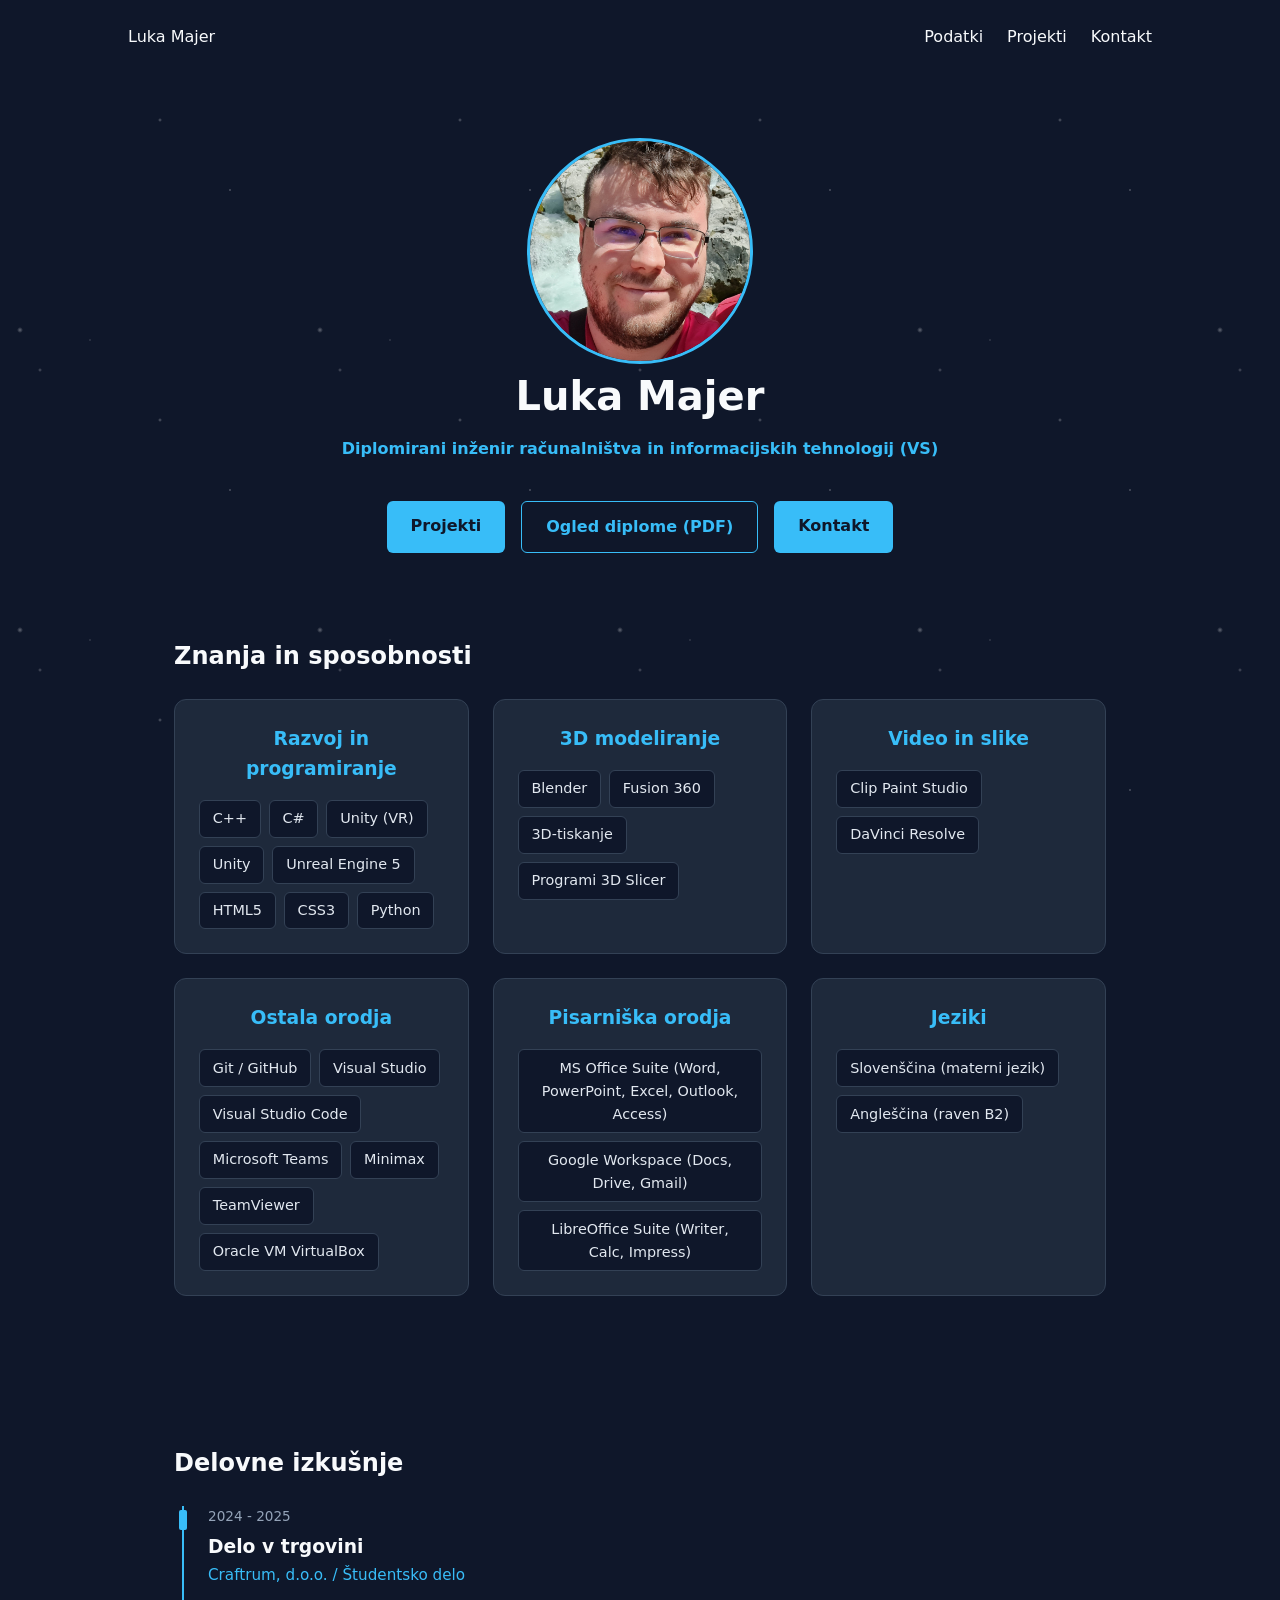
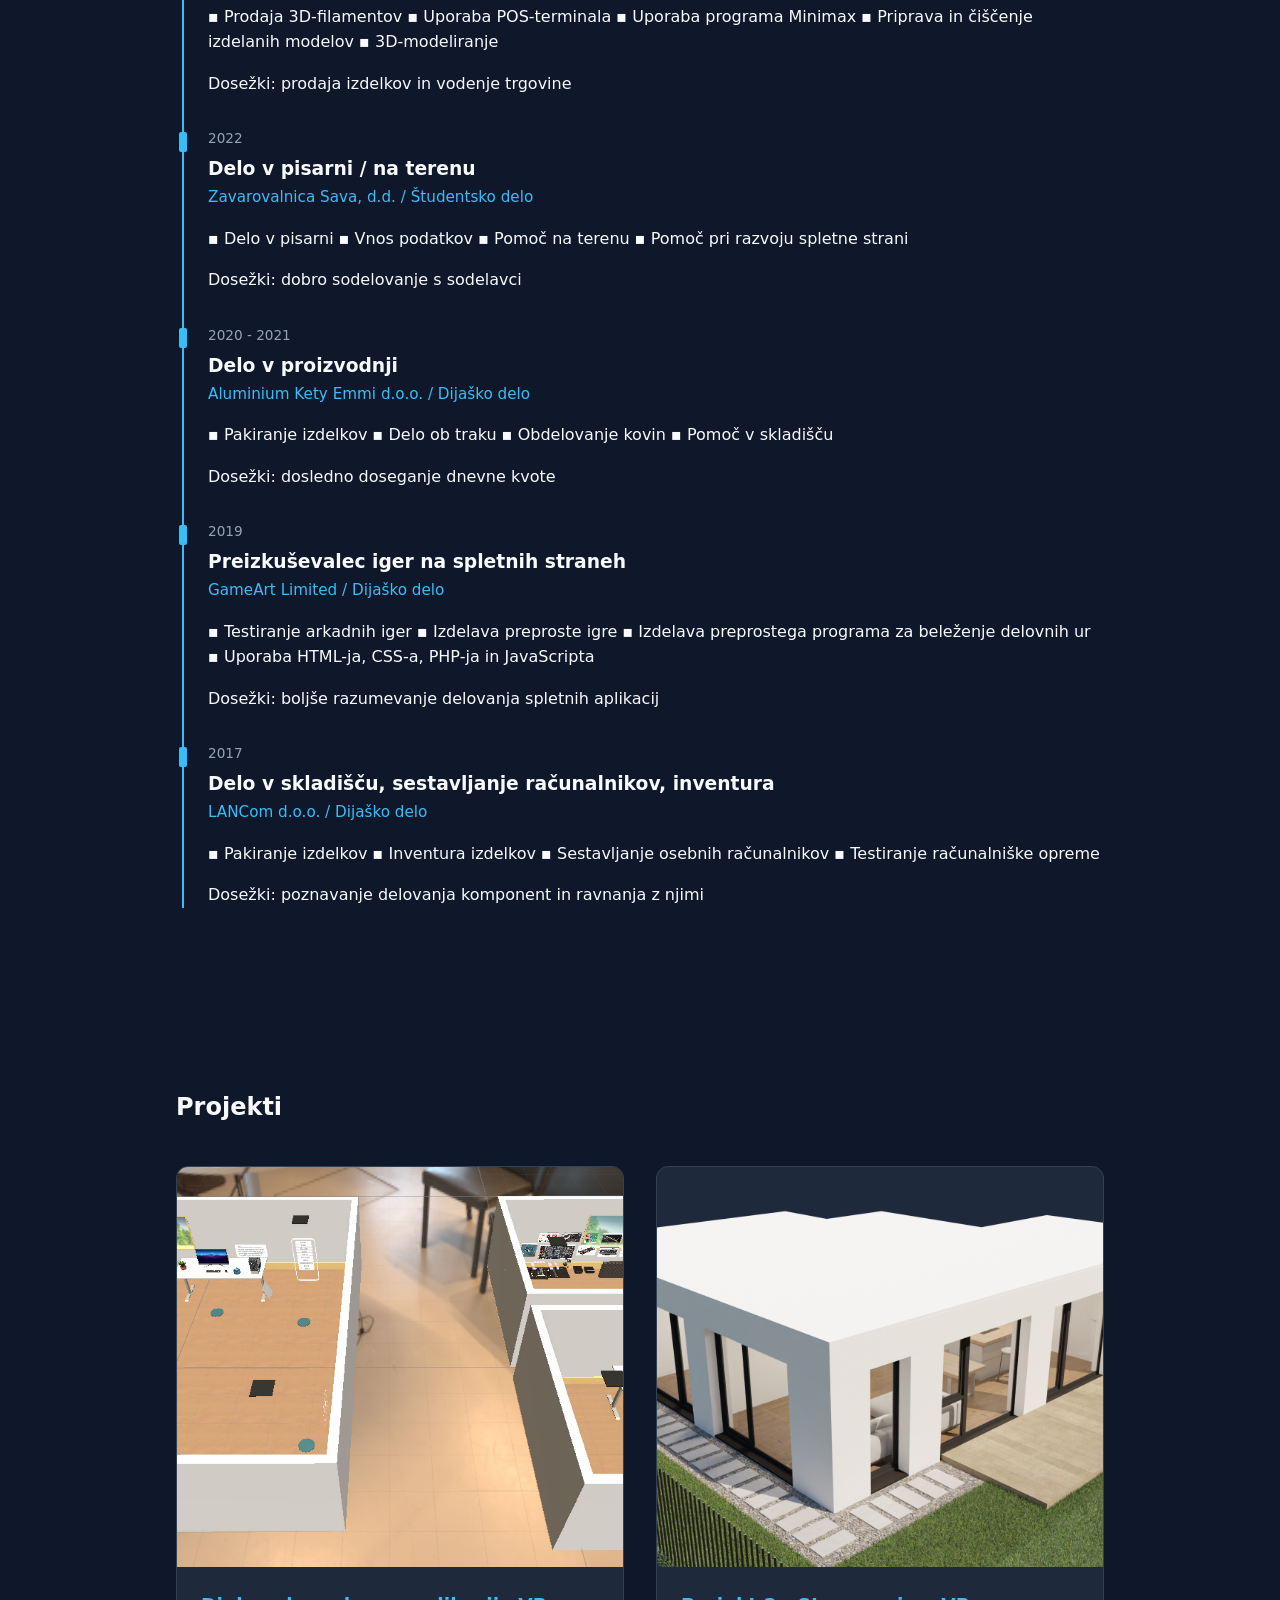
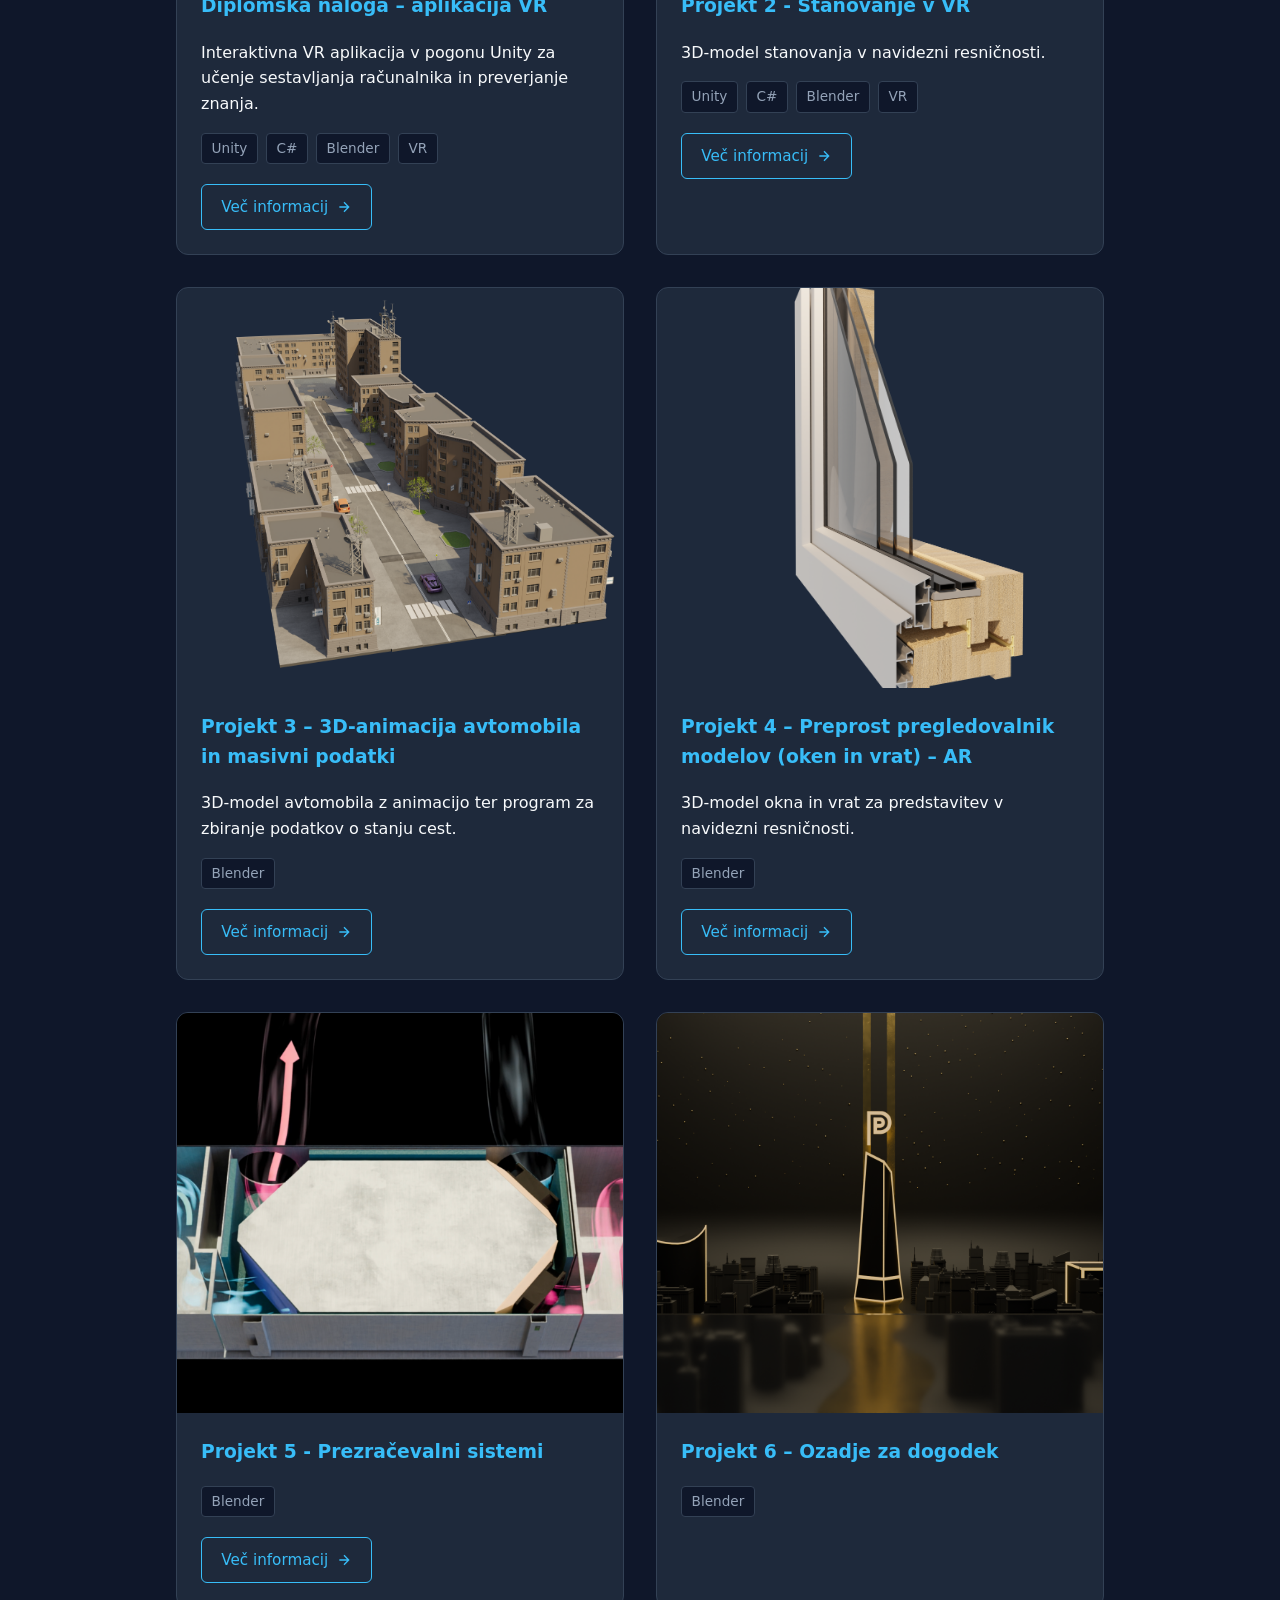
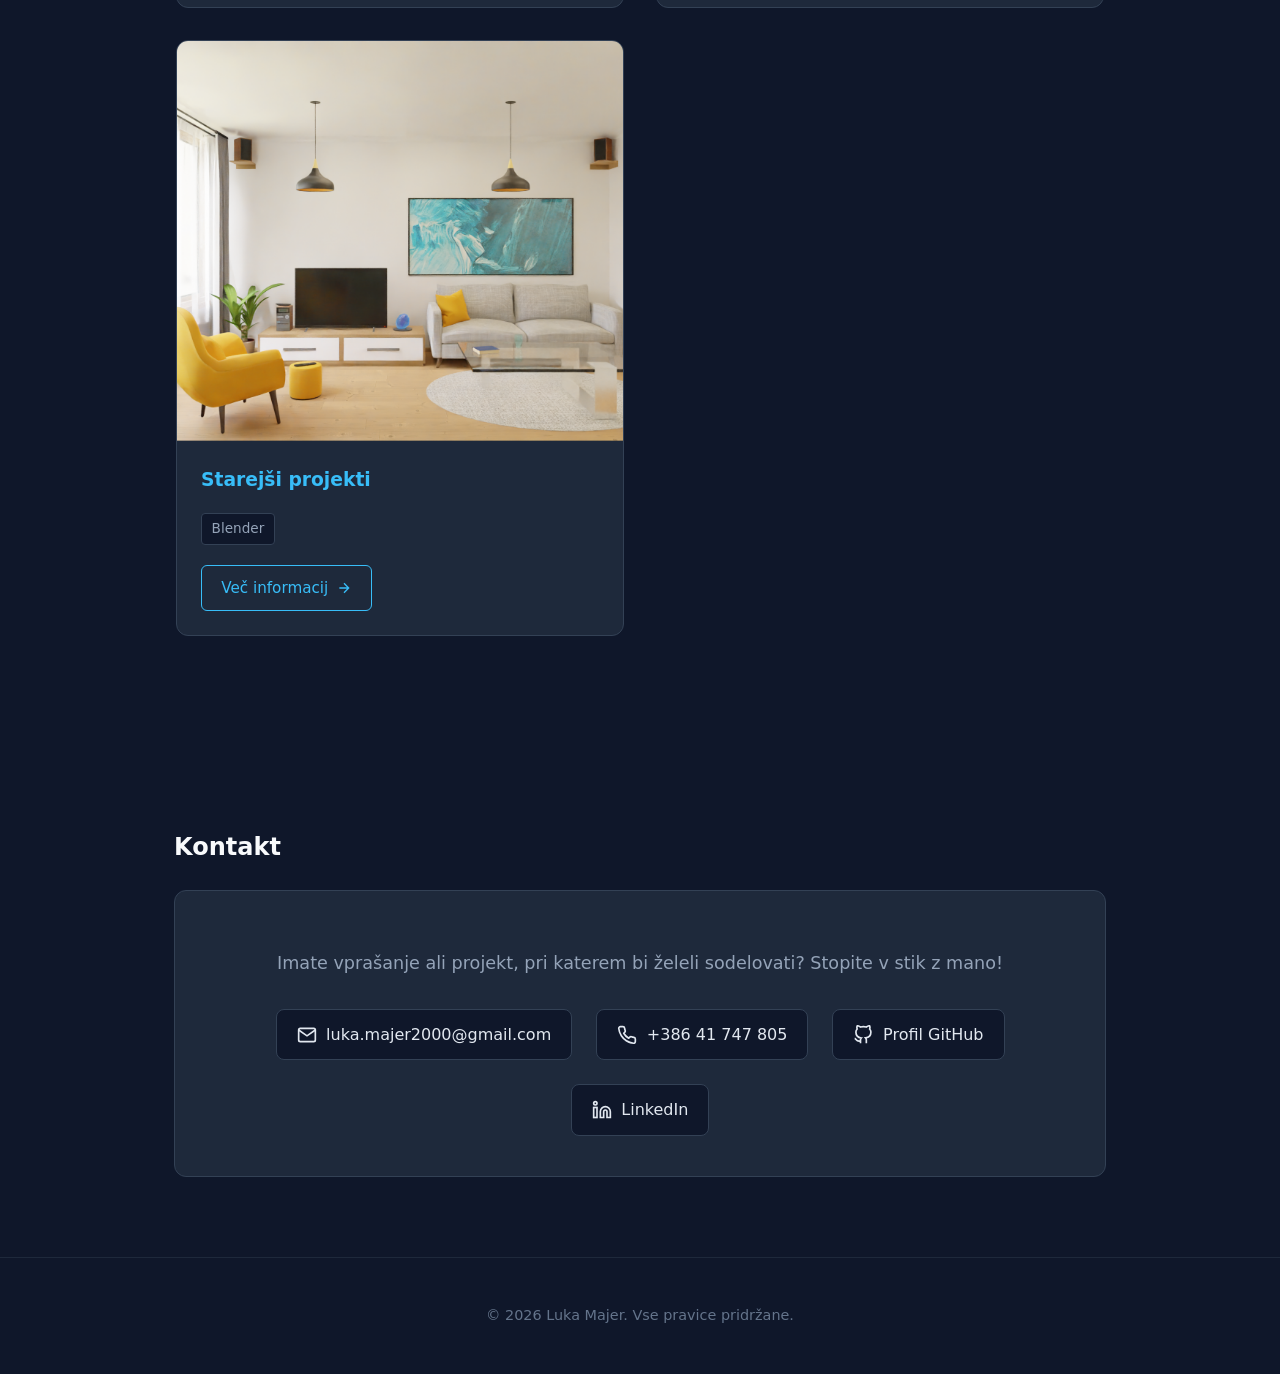
==== commit 8f9efd30: "update" ====
--- a/index.html
+++ b/index.html
@@ -1,5 +1,5 @@
 <!DOCTYPE html>
-<html lang="en">
+<html lang="sl">
 
 <head>
     <meta charset="UTF-8">
@@ -24,17 +24,18 @@
         <section id="hero" class="hero-section">
 
             <div class="hero-image-container">
-                <img src="assets/images/profilePicture.png" alt="Profile Picture" class="profile-img" onclick="openModal(this)">
+                <img src="assets/images/profilePicture.png" alt="Profilna slika" class="profile-img"
+                    onclick="openModal(this)">
             </div>
 
             <div class="hero-content">
                 <h1>Luka Majer</h1>
-                <p class="subtitle">Diplomirani inženir računalništva in informacijskih tehnologij (VS).</p>
+                <p class="subtitle">Diplomirani inženir računalništva in informacijskih tehnologij (VS)</p>
 
                 <div class="hero-actions">
                     <a href="#projects" class="btn btn-primary">Projekti</a>
                     <a href="assets/docs/Potrdilo o diplomiranju Luka Majer.pdf" target="_blank" rel="noopener"
-                        class="btn btn-secondary">Pogled Diplome (PDF)</a>
+                        class="btn btn-secondary">Ogled diplome (PDF)</a>
                     <a href="#contact" class="btn btn-primary">Kontakt</a>
                 </div>
             </div>
@@ -62,8 +63,8 @@
                         <div class="tag-cloud">
                             <span>Blender</span>
                             <span>Fusion 360</span>
-                            <span>3D Tiskanje</span>
-                            <span>3D Slicer programi</span>
+                            <span>3D-tiskanje</span>
+                            <span>Programi 3D Slicer</span>
                         </div>
                     </div>
 
@@ -71,7 +72,7 @@
                         <h3>Video in slike</h3>
                         <div class="tag-cloud">
                             <span>Clip Paint Studio</span>
-                            <span>DaVinchi Resolve</span>
+                            <span>DaVinci Resolve</span>
                         </div>
                     </div>
 
@@ -89,10 +90,10 @@
                     </div>
 
                     <div class="skill-category">
-                        <h3>Office</h3>
-                        <div class="tag-cloud">
-                            <span>MS Office Suit (Word, PowerPoint, Excel, Outlook, Access)</span>
-                            <span>Google Office Suite (Docs, Drive, Email)</span>
+                        <h3>Pisarniška orodja</h3>
+                        <div class="tag-cloud">
+                            <span>MS Office Suite (Word, PowerPoint, Excel, Outlook, Access)</span>
+                            <span>Google Workspace (Docs, Drive, Gmail)</span>
                             <span>LibreOffice Suite (Writer, Calc, Impress)</span>
                         </div>
                     </div>
@@ -101,7 +102,7 @@
                         <h3>Jeziki</h3>
                         <div class="tag-cloud">
                             <span>Slovenščina (materni jezik)</span>
-                            <span>Angleščina (nivo B2)</span>
+                            <span>Angleščina (raven B2)</span>
                         </div>
                     </div>
 
@@ -115,11 +116,11 @@
                     <div class="timeline-item">
                         <div class="timeline-date">2024 - 2025</div>
                         <div class="timeline-content">
-                            <h3>Delov v trgovini</h3>
+                            <h3>Delo v trgovini</h3>
                             <span class="company">Craftrum, d.o.o. / Študentsko delo</span>
-                            <p>▪ Prodaja 3D filamentov ▪ Uporaba POS-terminala ▪ Uporaba programa Minimax ▪ Priprava /
-                                čiščenje izdelanih modelov ▪ 3D modeliranje</p>
-                            <p2>Dosežki: prodajanje izdelkov, vodenje trgovine</p2>
+                            <p>▪ Prodaja 3D-filamentov ▪ Uporaba POS-terminala ▪ Uporaba programa Minimax ▪ Priprava in
+                                čiščenje izdelanih modelov ▪ 3D-modeliranje</p>
+                            <p2>Dosežki: prodaja izdelkov in vodenje trgovine</p2>
                         </div>
                     </div>
 
@@ -128,8 +129,9 @@
                         <div class="timeline-content">
                             <h3>Delo v pisarni / na terenu</h3>
                             <span class="company">Zavarovalnica Sava, d.d. / Študentsko delo</span>
-                            <p>▪ Pakiranje izdelkov ▪ Delo ob traku ▪ Obdelovanje kovin ▪ Pomoč v skladišču </p>
-                            <p2>Dosežki: dosledno doseganje dnevne kvote.</p2>
+                            <p>▪ Delo v pisarni ▪ Vnos podatkov ▪ Pomoč na terenu ▪ Pomoč pri razvoju spletne
+                                strani</p>
+                            <p2>Dosežki: dobro sodelovanje s sodelavci</p2>
                         </div>
                     </div>
 
@@ -139,7 +141,7 @@
                             <h3>Delo v proizvodnji</h3>
                             <span class="company">Aluminium Kety Emmi d.o.o. / Dijaško delo</span>
                             <p>▪ Pakiranje izdelkov ▪ Delo ob traku ▪ Obdelovanje kovin ▪ Pomoč v skladišču</p>
-                            <p2>Dosežki: dosledno doseganje dnevne kvote.</p2>
+                            <p2>Dosežki: dosledno doseganje dnevne kvote</p2>
                         </div>
                     </div>
 
@@ -148,9 +150,9 @@
                         <div class="timeline-content">
                             <h3>Preizkuševalec iger na spletnih straneh</h3>
                             <span class="company">GameArt Limited / Dijaško delo</span>
-                            <p>▪ Testiranje arkadnih iger ▪ Izdelal preprosto igro ▪ Izdelal preprest program za
-                                beleženje ur dela ▪ Uporabljal HTML, CSS, PHP, JS</p>
-                            <p2>Dosežki: boljše razumevanje delovanja spletnih aplikacij.</p2>
+                            <p>▪ Testiranje arkadnih iger ▪ Izdelava preproste igre ▪ Izdelava preprostega programa za
+                                beleženje delovnih ur ▪ Uporaba HTML-ja, CSS-a, PHP-ja in JavaScripta</p>
+                            <p2>Dosežki: boljše razumevanje delovanja spletnih aplikacij</p2>
                         </div>
                     </div>
 
@@ -161,7 +163,7 @@
                             <span class="company">LANCom d.o.o. / Dijaško delo</span>
                             <p>▪ Pakiranje izdelkov ▪ Inventura izdelkov ▪ Sestavljanje osebnih računalnikov ▪
                                 Testiranje računalniške opreme</p>
-                            <p2>Dosežki: znanje o delovanju komponent in kako z njimi ravnati.</p2>
+                            <p2>Dosežki: poznavanje delovanja komponent in ravnanja z njimi</p2>
                         </div>
                     </div>
 
@@ -170,7 +172,7 @@
             </section>
 
             <section id="projects" class="projects-section">
-                <div class="projects-contrainer">
+                <div class="projects-container">
 
                     <h2 class="projects-grid">Projekti</h2>
 
@@ -178,10 +180,11 @@
 
                         <article class="project-card">
                             <img src="assets/images/projects/diplomskaNaloga/diploma.png"
-                                alt="Diplomska naloga - VR sestavljanje PC" class="card-image" onclick="openModal(this)">
-
-                            <div class="card-content">
-                                <h3>Diplomska naloga - VR Aplikacija</h3>
+                                alt="Diplomska naloga – sestavljanje računalnika v VR" class="card-image"
+                                onclick="openModal(this)">
+
+                            <div class="card-content">
+                                <h3>Diplomska naloga – aplikacija VR</h3>
                                 <p>Interaktivna VR aplikacija v pogonu Unity za učenje sestavljanja računalnika in
                                     preverjanje znanja.</p>
 
@@ -203,10 +206,11 @@
                         </article>
 
                         <article class="project-card">
-                            <img src="assets/images/projects/stanovanje/stanovanje.png" alt="Projekt 2" class="card-image" onclick="openModal(this)">
+                            <img src="assets/images/projects/stanovanje/stanovanje.png" alt="Projekt 2"
+                                class="card-image" onclick="openModal(this)">
                             <div class="card-content">
                                 <h3>Projekt 2 - Stanovanje v VR</h3>
-                                <p></p>
+                                <p>3D-model stanovanja v navidezni resničnosti.</p>
                                 <div class="card-tags">
                                     <span>Unity</span>
                                     <span>C#</span>
@@ -225,20 +229,73 @@
                         </article>
 
                         <article class="project-card">
-                            <img src="assets/images/projects/3DavtoAnimacija.png" alt="Projekt 3" class="card-image" onclick="openModal(this)">
-                            <div class="card-content">
-                                <h3>Projekt 3 - 3D Projekt Animacija Avto Masivni Podatki</h3>
+                            <img src="assets/images/projects/3DavtoAnimacija.png" alt="Projekt 3" class="card-image"
+                                onclick="openModal(this)">
+                            <div class="card-content">
+                                <h3>Projekt 3 – 3D-animacija avtomobila in masivni podatki</h3>
+                                <p>3D-model avtomobila z animacijo ter program za zbiranje podatkov o stanju cest.</p>
+                                <div class="card-tags">
+                                    <span>Blender</span>
+                                </div>
+
+
+                            <a href="masivniPodatki.html" class="btn-more-info">
+                                Več informacij
+                                <svg width="16" height="16" viewBox="0 0 24 24" fill="none" stroke="currentColor"
+                                    stroke-width="2">
+                                    <path d="M5 12h14M12 5l7 7-7 7" />
+                                </svg>
+                            </a>
+                            </div>
+                        </article>
+
+                        <article class="project-card">
+                            <img src="assets/images/projects/okno.png" alt="Projekt 4" class="card-image"
+                                onclick="openModal(this)">
+                            <div class="card-content">
+                                <h3>Projekt 4 – Preprost pregledovalnik modelov (oken in vrat) – AR</h3>
+                                <p>3D-model okna in vrat za predstavitev v navidezni resničnosti.</p>
+                                <div class="card-tags">
+                                    <span>Blender</span>
+                                </div>
+
+
+                            <a href="ARviewer.html" class="btn-more-info">
+                                Več informacij
+                                <svg width="16" height="16" viewBox="0 0 24 24" fill="none" stroke="currentColor"
+                                    stroke-width="2">
+                                    <path d="M5 12h14M12 5l7 7-7 7" />
+                                </svg>
+                            </a>
+                            </div>
+                        </article>
+
+                        <article class="project-card">
+                            <img src="assets/images/projects/airdoo.png" alt="Projekt 5" class="card-image"
+                                onclick="openModal(this)">
+                            <div class="card-content">
+                                <h3>Projekt 5 - Prezračevalni sistemi</h3>
                                 <p></p>
                                 <div class="card-tags">
                                     <span>Blender</span>
                                 </div>
-                            </div>
-                        </article>
-
-                        <article class="project-card">
-                            <img src="assets/images/projects/okno.png" alt="Projekt 4" class="card-image" onclick="openModal(this)">
-                            <div class="card-content">
-                                <h3>Projekt 4 - Okno</h3>
+
+                            <a href="prezracevalniSistemi.html" class="btn-more-info">
+                                Več informacij
+                                <svg width="16" height="16" viewBox="0 0 24 24" fill="none" stroke="currentColor"
+                                    stroke-width="2">
+                                    <path d="M5 12h14M12 5l7 7-7 7" />
+                                </svg>
+                            </a>
+
+                            </div>
+                        </article>
+
+                        <article class="project-card">
+                            <img src="assets/images/projects/goldenCity.png" alt="Projekt 6" class="card-image"
+                                onclick="openModal(this)">
+                            <div class="card-content">
+                                <h3>Projekt 6 – Ozadje za dogodek</h3>
                                 <p></p>
                                 <div class="card-tags">
                                     <span>Blender</span>
@@ -247,43 +304,10 @@
                         </article>
 
                         <article class="project-card">
-                            <img src="assets/images/projects/airdoo.png" alt="Projekt 5" class="card-image" onclick="openModal(this)">
-                            <div class="card-content">
-                                <h3>Projekt 5 - Prezračevalni sistem</h3>
-                                <p></p>
-                                <div class="card-tags">
-                                    <span>Blender</span>
-                                </div>
-                            </div>
-                        </article>
-
-                        <article class="project-card">
-                            <img src="assets/images/projects/goldenCity.png" alt="Projekt 6" class="card-image" onclick="openModal(this)">
-                            <div class="card-content">
-                                <h3>Projekt 6 - Odzadje za dogodek</h3>
-                                <p></p>
-                                <div class="card-tags">
-                                    <span>Blender</span>
-                                </div>
-                            </div>
-                        </article>
-
-                        <article class="project-card">
-                            <img src="assets/images/projects/vent.png" alt="Projekt 7" class="card-image" onclick="openModal(this)">
-                            <div class="card-content">
-                                <h3>Projekt 7 - Prezračevalni ventilator</h3>
-                                <p></p>
-                                <div class="card-tags">
-                                    <span>Blender</span>
-                                </div>
-                            </div>
-                        </article>
-
-                        <article class="project-card">
-                            <img src="assets/images/projects/stariProjekti/4.png" alt="Starješi projekti"
+                            <img src="assets/images/projects/stariProjekti/4.PNG" alt="Starejši projekti"
                                 class="card-image" onclick="openModal(this)">
                             <div class="card-content">
-                                <h3>Starješi projekti</h3>
+                                <h3>Starejši projekti</h3>
                                 <p></p>
                                 <div class="card-tags">
                                     <span>Blender</span>
@@ -311,7 +335,7 @@
             <h2 class="section-title">Kontakt</h2>
 
             <div class="contact-card">
-                <p>Imate vprašanje ali projekt za sodelovanje? Stopite v stik z mano!</p>
+                <p>Imate vprašanje ali projekt, pri katerem bi želeli sodelovati? Stopite v stik z mano!</p>
 
                 <div class="contact-links">
                     <a href="mailto:luka.majer2000@gmail.com" class="contact-item">
@@ -323,7 +347,7 @@
                         <span>luka.majer2000@gmail.com</span>
                     </a>
 
-                    <a href="tel:+386 41 747 805" class="contact-item">
+                    <a href="tel:+38641747805" class="contact-item">
                         <svg width="20" height="20" viewBox="0 0 24 24" fill="none" stroke="currentColor"
                             stroke-width="2" stroke-linecap="round" stroke-linejoin="round">
                             <path
@@ -338,7 +362,7 @@
                             <path
                                 d="M9 19c-5 1.5-5-2.5-7-3m14 6v-3.87a3.37 3.37 0 0 0-.94-2.61c3.14-.35 6.44-1.54 6.44-7A5.44 5.44 0 0 0 20 4.77 5.07 5.07 0 0 0 19.91 1S18.73.65 16 2.48a13.38 13.38 0 0 0-7 0C6.27.65 5.09 1 5.09 1A5.07 5.07 0 0 0 5 4.77a5.44 5.44 0 0 0-1.5 3.78c0 5.42 3.3 6.61 6.44 7A3.37 3.37 0 0 0 9 18.13V22" />
                         </svg>
-                        <span>GitHub Profil</span>
+                        <span>Profil GitHub</span>
                     </a>
 
                     <a href="https://www.linkedin.com/in/luka-majer-96b189223/" target="_blank" class="contact-item">
@@ -354,7 +378,6 @@
             </div>
         </section>
 
-        <!-- Fullscreen Image Modal Overlay -->
         <div id="image-modal" onclick="closeModal()">
             <span class="close-modal">&times;</span>
             <img id="modal-img" src="" alt="Povečana slika">
--- a/assets/css/style.css
+++ b/assets/css/style.css
@@ -132,6 +132,7 @@
   border-radius: 12px;
   overflow: hidden;
   border: 1px solid #334155;
+  text-align: left;
 }
 
 .projects-container {
@@ -283,6 +284,7 @@
 .timeline-item {
   position: relative;
   margin-bottom: 2rem;
+  text-align: left;
 }
 
 .timeline-item::before {
